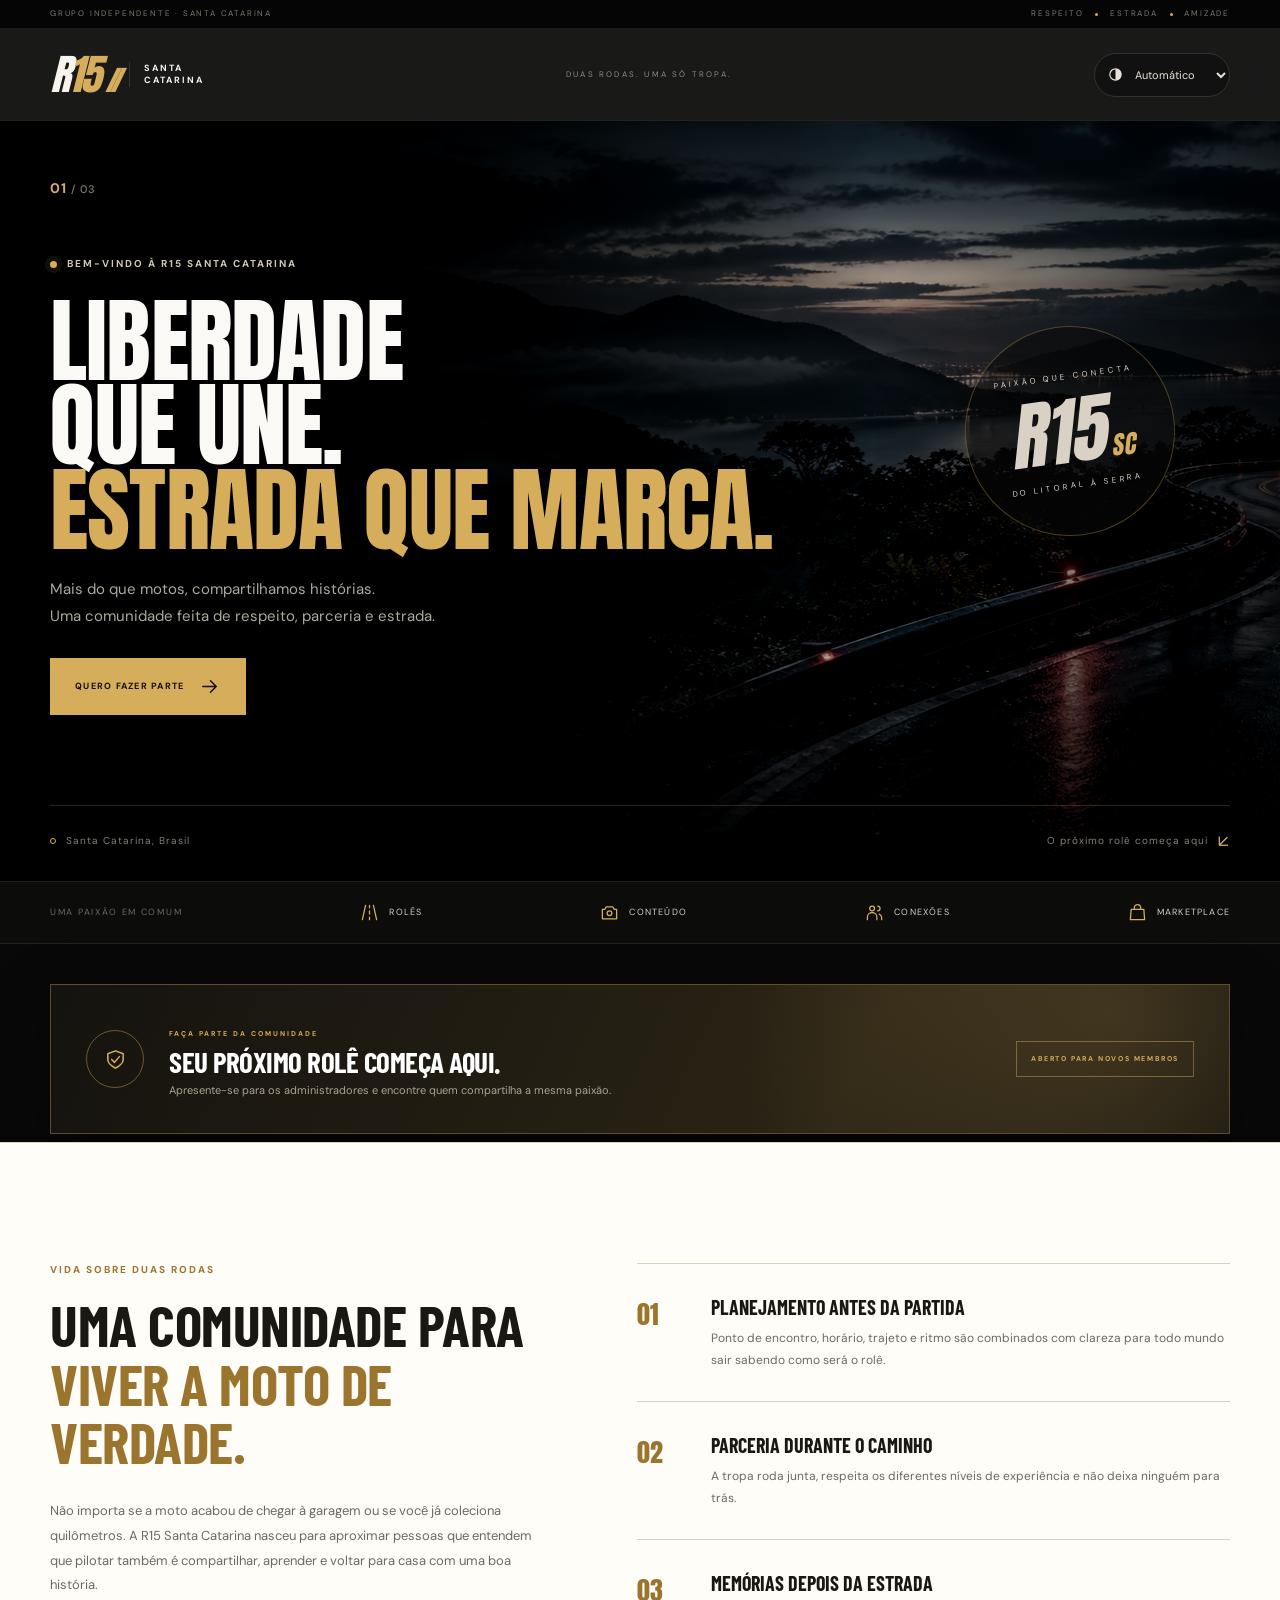
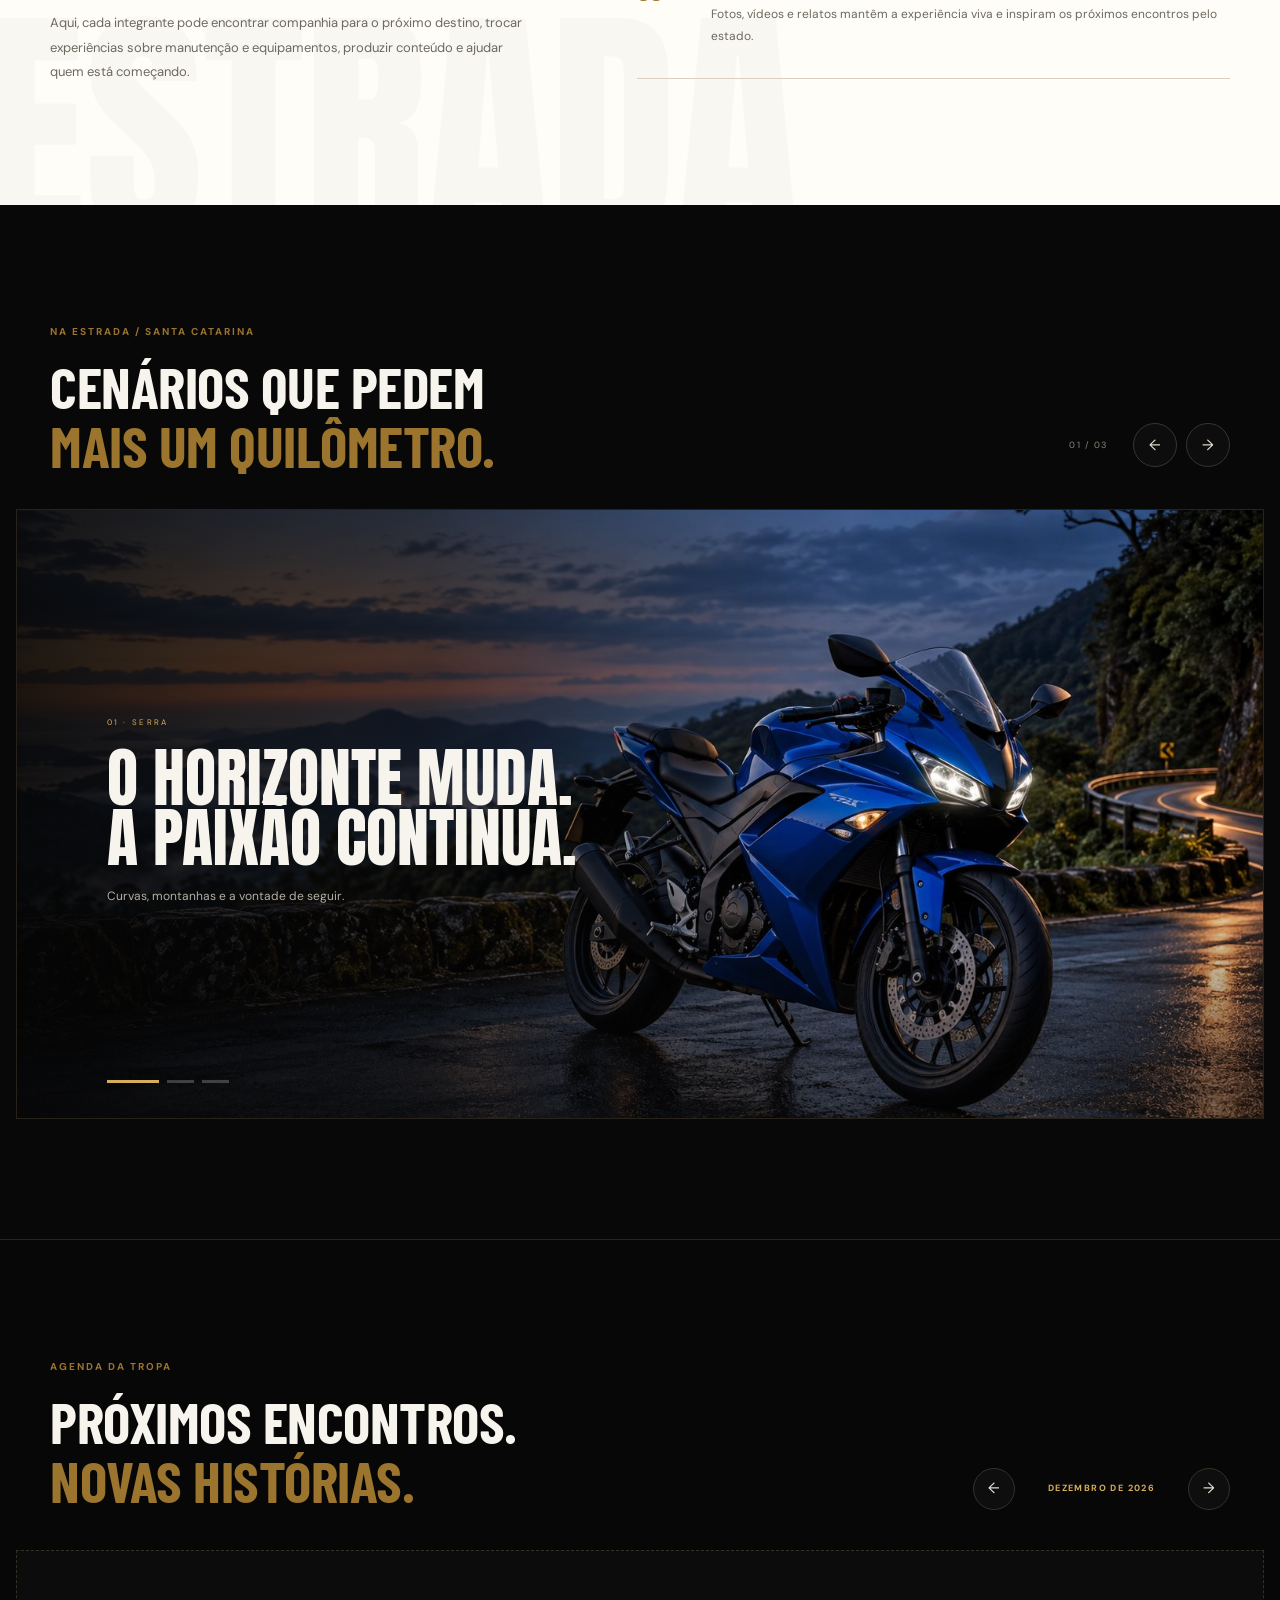
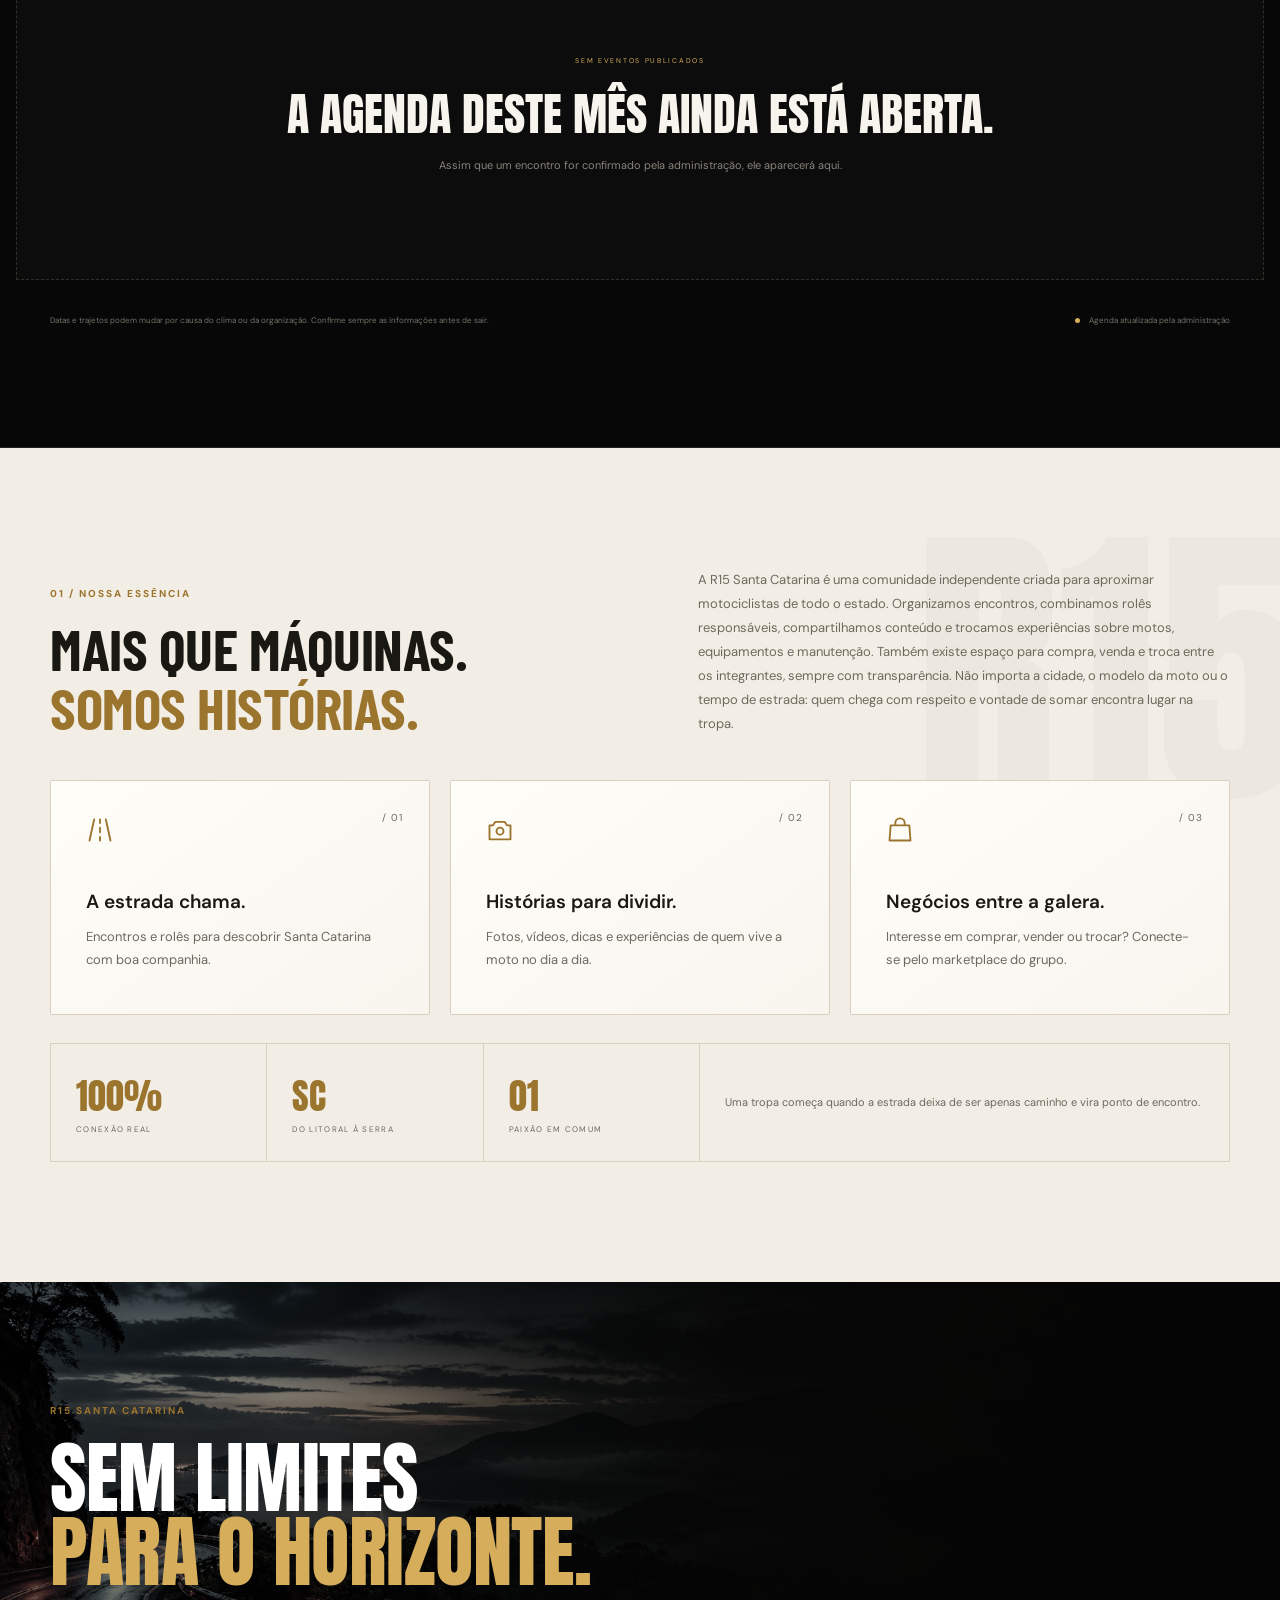
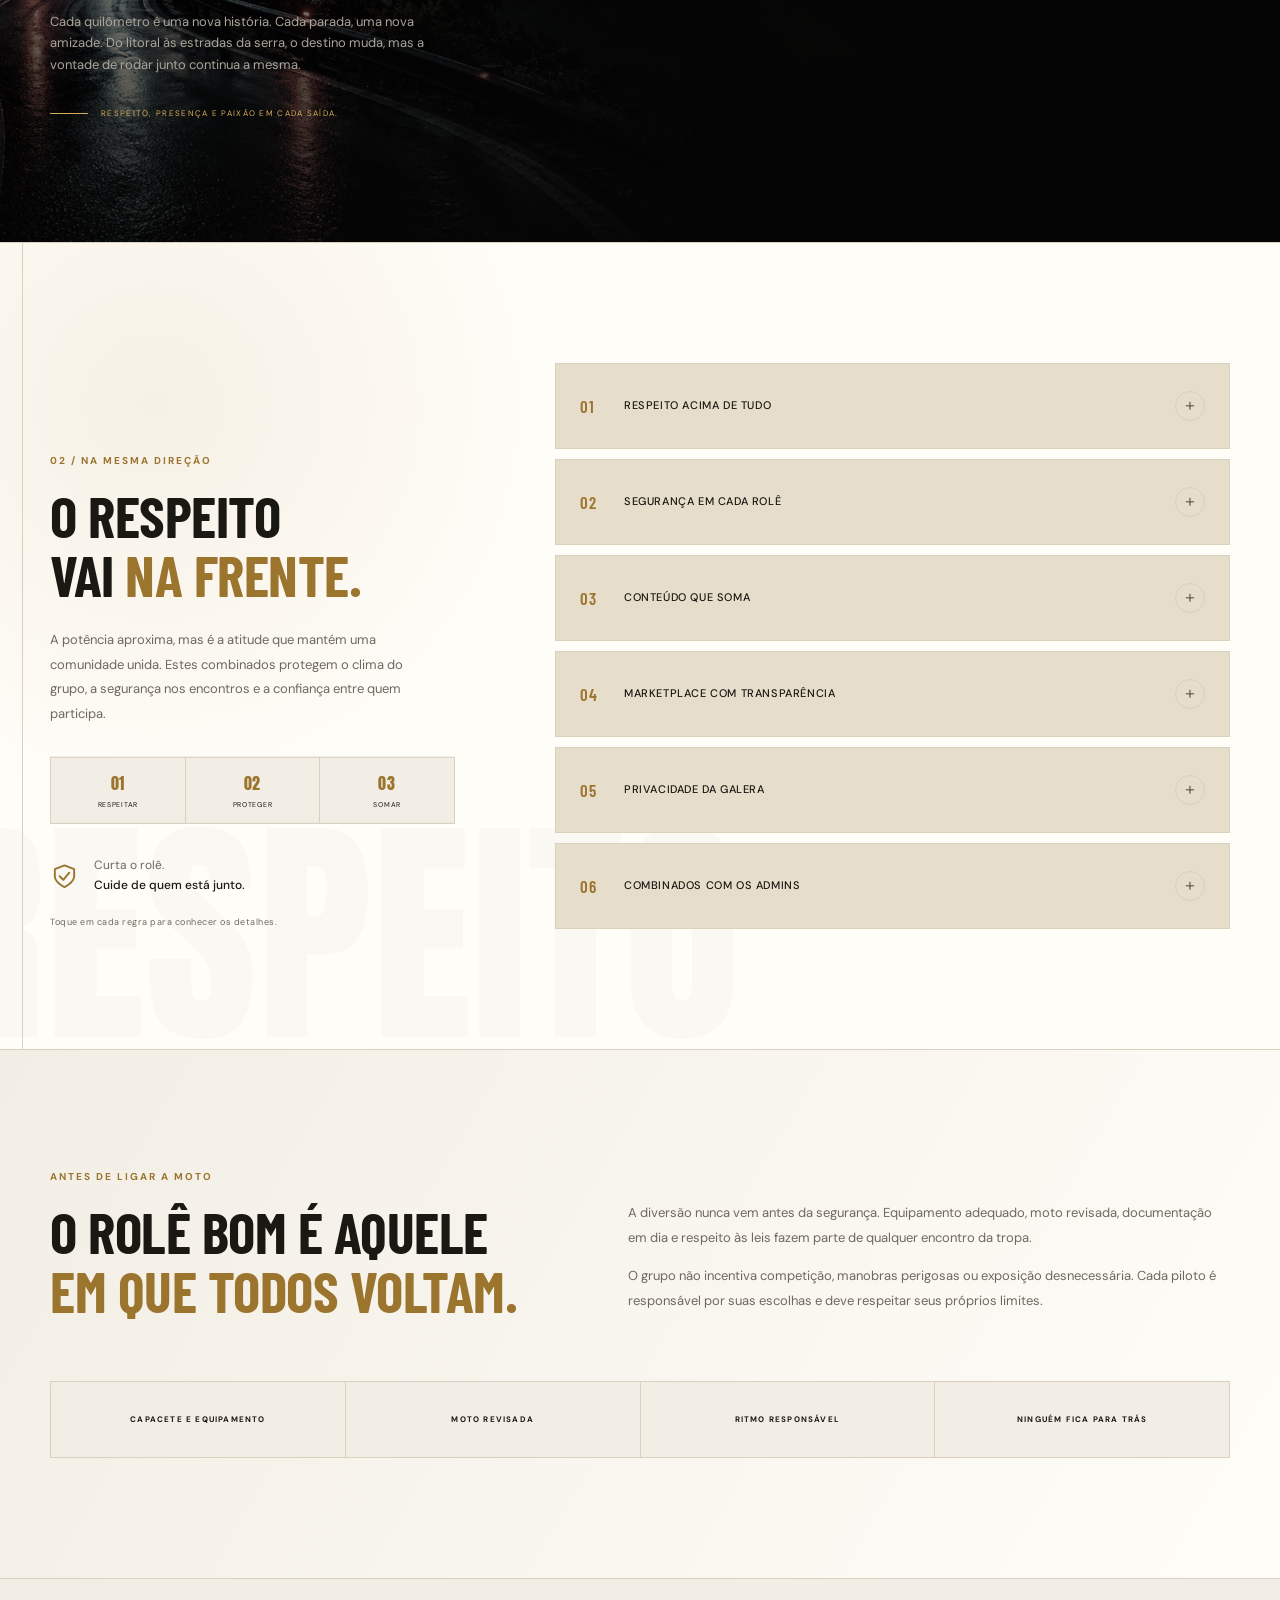
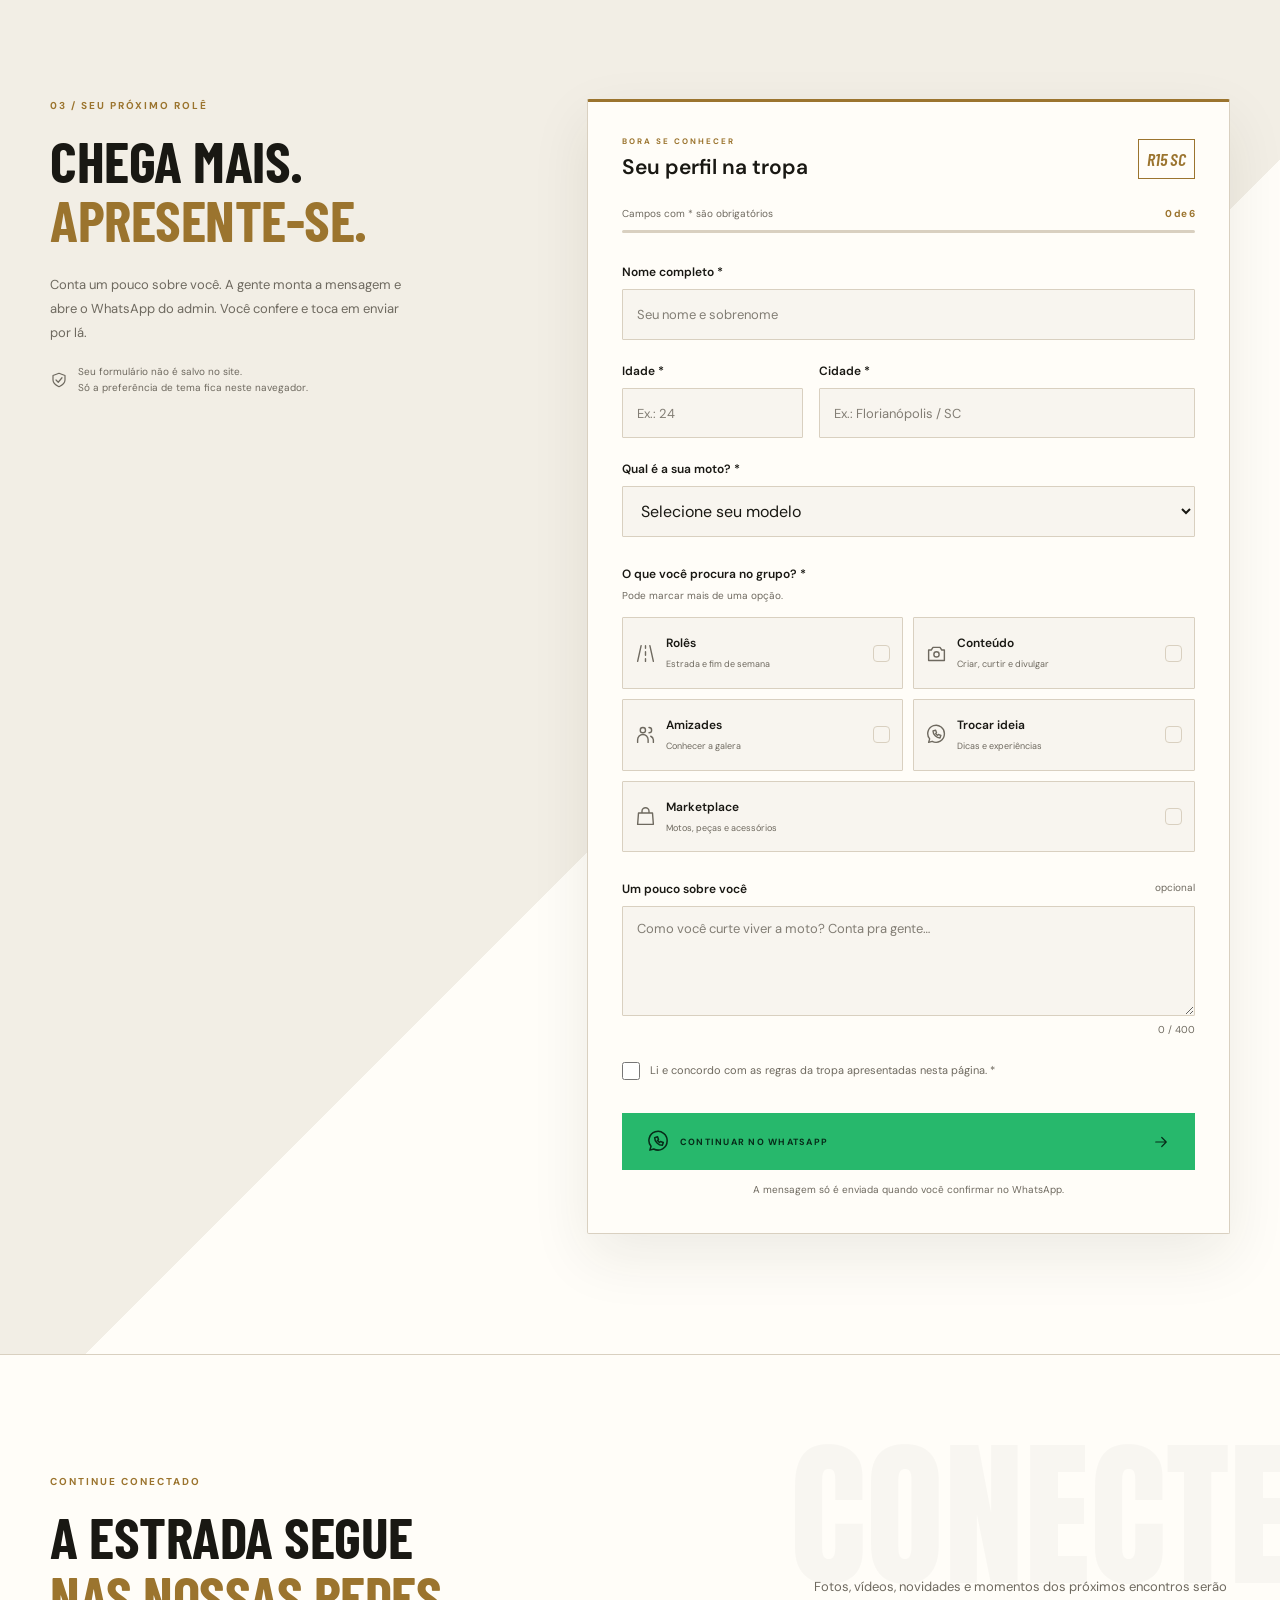
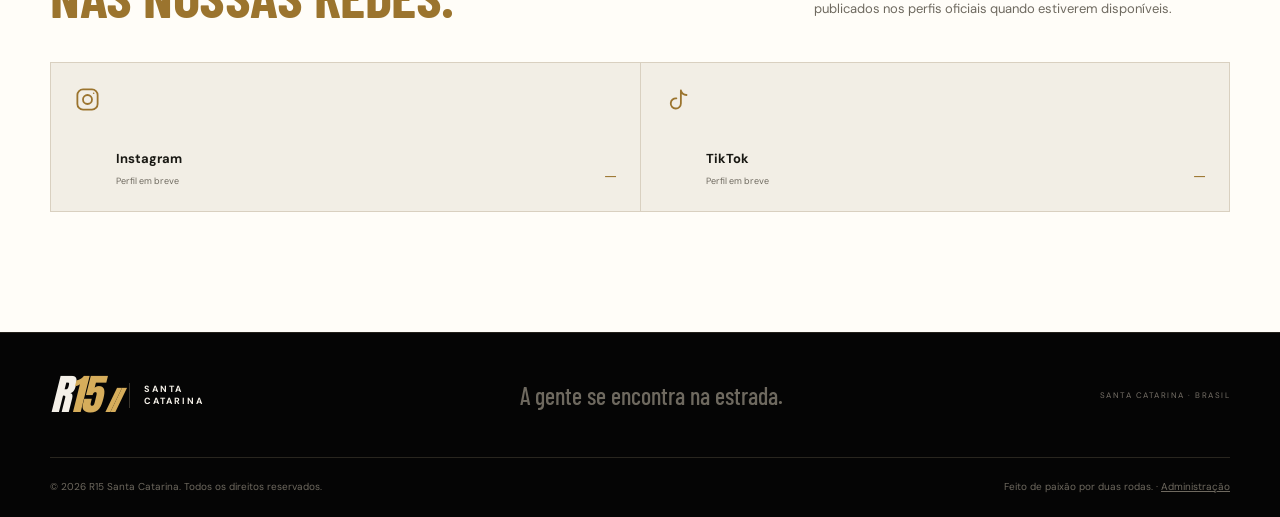
==== index.html @ 3024bbc3 "Initial commit via Netlify [skip ci]" ====
<!doctype html>
<html lang="pt-BR" data-theme="dark">
<head>
  <meta charset="UTF-8" />
  <meta name="viewport" content="width=device-width, initial-scale=1.0" />
  <meta name="theme-color" content="#080808" />
  <title>R15 Santa Catarina · Encontre sua tropa</title>
  <meta name="description" content="Rolês, amizades, conteúdo e marketplace. Conheça a R15 Santa Catarina e prepare sua apresentação para a tropa." />
  <link rel="preconnect" href="https://fonts.googleapis.com" />
  <link rel="preconnect" href="https://fonts.gstatic.com" crossorigin />
  <link href="https://fonts.googleapis.com/css2?family=Anton&family=Barlow+Condensed:wght@500;600;700;800&family=DM+Sans:wght@400;500;600;700&display=swap" rel="stylesheet" />
  <script src="theme.js"></script>
  <link rel="stylesheet" href="style.css" />
  <script defer src="config.js"></script>
  <script defer src="script.js"></script>
</head>
<body>
  <svg class="icon-library" aria-hidden="true" xmlns="http://www.w3.org/2000/svg">
    <symbol id="i-arrow" viewBox="0 0 24 24"><path d="M5 12h14m-6-6 6 6-6 6" /></symbol>
    <symbol id="i-road" viewBox="0 0 24 24"><path d="m7 3-4 18M17 3l4 18M12 3v3m0 4v4m0 4v3" /></symbol>
    <symbol id="i-camera" viewBox="0 0 24 24"><path d="M8 5 6 8H3v12h18V8h-3l-2-3Z" /><circle cx="12" cy="13" r="3" /></symbol>
    <symbol id="i-people" viewBox="0 0 24 24"><circle cx="9" cy="7" r="3" /><path d="M3 21v-3a6 6 0 0 1 12 0v3M16 4a3 3 0 0 1 0 6m2 4a5 5 0 0 1 3 4v3" /></symbol>
    <symbol id="i-bag" viewBox="0 0 24 24"><path d="M4 8h16l1 13H3ZM8 8V6a4 4 0 0 1 8 0v2" /></symbol>
    <symbol id="i-chat" viewBox="0 0 24 24"><path d="M21 11.5a9.5 9.5 0 0 1-14 8.3L3 21l1.2-4a9.5 9.5 0 1 1 16.8-5.5Z" /><path d="M8 8c0 4 4 8 8 8l1-3-3-1-1 1-2-2 1-1-1-3Z" /></symbol>
    <symbol id="i-shield" viewBox="0 0 24 24"><path d="m12 3 8 3v6c0 5-8 9-8 9s-8-4-8-9V6Z" /><path d="m8 12 3 3 5-6" /></symbol>
    <symbol id="i-theme" viewBox="0 0 24 24"><circle cx="12" cy="12" r="8" /><path d="M12 4v16a8 8 0 0 0 0-16" fill="currentColor" stroke="none" /></symbol>
    <symbol id="i-instagram" viewBox="0 0 24 24"><rect x="3" y="3" width="18" height="18" rx="5" /><circle cx="12" cy="12" r="4" /><circle cx="17.5" cy="6.5" r=".7" fill="currentColor" stroke="none" /></symbol>
    <symbol id="i-tiktok" viewBox="0 0 24 24"><path d="M15 4v11.5a4.5 4.5 0 1 1-4-4.47M15 4c.7 2.5 2.1 3.8 5 4" /></symbol>
    <symbol id="i-calendar" viewBox="0 0 24 24"><rect x="3" y="5" width="18" height="16" rx="2" /><path d="M8 3v4m8-4v4M3 10h18" /></symbol>
    <symbol id="i-pin" viewBox="0 0 24 24"><path d="M20 10c0 5-8 11-8 11S4 15 4 10a8 8 0 1 1 16 0Z" /><circle cx="12" cy="10" r="2.5" /></symbol>
  </svg>
  <a class="skip-link" href="#conteudo">Pular para o conteúdo</a>
  <div class="topbar"><div class="container"><span>GRUPO INDEPENDENTE · SANTA CATARINA</span><span>RESPEITO <i></i> ESTRADA <i></i> AMIZADE</span></div></div>
  <header class="site-header">
    <div class="container header-inner">
      <a class="brand" href="#inicio" aria-label="R15 Santa Catarina — início"><span class="brand-mark">R<span>15</span><i aria-hidden="true">//</i></span><span class="brand-location">SANTA<br />CATARINA</span></a>
      <p class="header-signature" aria-label="Identidade do grupo">Duas rodas. Uma só tropa.</p>
      <label class="theme-control" for="theme-select"><svg class="icon" aria-hidden="true"><use href="#i-theme" /></svg><span class="sr-only">Tema do site</span><select id="theme-select"><option value="system">Automático</option><option value="dark">Escuro</option><option value="light">Claro</option></select></label>
    </div>
  </header>
  <main id="conteudo">
    <section class="hero" id="inicio" aria-labelledby="titulo-principal">
      <div class="hero-art" aria-hidden="true"></div>
      <div class="container hero-inner">
        <div class="hero-content">
          <p class="eyebrow hero-eyebrow"><span class="status-dot"></span> Bem-vindo à R15 Santa Catarina</p>
          <h1 id="titulo-principal">LIBERDADE<br />QUE UNE.<br /><em>ESTRADA QUE MARCA.</em></h1>
          <p class="hero-copy">Mais do que motos, compartilhamos histórias.<br />Uma comunidade feita de respeito, parceria e estrada.</p>
          <div class="hero-actions"><a href="#apresentacao" class="button button-primary">Quero fazer parte <svg class="icon" aria-hidden="true"><use href="#i-arrow" /></svg></a></div>
        </div>
        <div class="hero-index" aria-hidden="true"><strong>01</strong><span>/ 03</span></div>
        <div class="hero-stamp" aria-hidden="true"><span>PAIXÃO QUE CONECTA</span><strong>R15<span>SC</span></strong><span>DO LITORAL À SERRA</span></div>
        <div class="hero-bottom"><span><i aria-hidden="true"></i> Santa Catarina, Brasil</span><span>O próximo rolê começa aqui <span aria-hidden="true">↙</span></span></div>
      </div>
    </section>
    <div class="club-strip" aria-label="O que conecta a tropa"><div class="container strip-inner"><span>UMA PAIXÃO EM COMUM</span><span><svg class="icon" aria-hidden="true"><use href="#i-road" /></svg> Rolês</span><span><svg class="icon" aria-hidden="true"><use href="#i-camera" /></svg> Conteúdo</span><span><svg class="icon" aria-hidden="true"><use href="#i-people" /></svg> Conexões</span><span><svg class="icon" aria-hidden="true"><use href="#i-bag" /></svg> Marketplace</span></div></div>
    <section class="membership-banner" aria-label="Convite para entrar na tropa">
      <div class="container membership-card reveal">
        <div class="membership-icon"><svg class="icon" aria-hidden="true"><use href="#i-shield" /></svg></div>
        <div><span class="micro-label">FAÇA PARTE DA COMUNIDADE</span><h2>Seu próximo rolê começa aqui.</h2><p>Apresente-se para os administradores e encontre quem compartilha a mesma paixão.</p></div>
        <span class="membership-tag">ABERTO PARA NOVOS MEMBROS</span>
      </div>
    </section>
    <section class="section experience-section" aria-labelledby="experience-title">
      <div class="container experience-grid">
        <div class="experience-lead reveal">
          <p class="eyebrow">VIDA SOBRE DUAS RODAS</p>
          <h2 id="experience-title">Uma comunidade para<br /><em>viver a moto de verdade.</em></h2>
          <p>Não importa se a moto acabou de chegar à garagem ou se você já coleciona quilômetros. A R15 Santa Catarina nasceu para aproximar pessoas que entendem que pilotar também é compartilhar, aprender e voltar para casa com uma boa história.</p>
          <p>Aqui, cada integrante pode encontrar companhia para o próximo destino, trocar experiências sobre manutenção e equipamentos, produzir conteúdo e ajudar quem está começando.</p>
        </div>
        <div class="experience-list reveal">
          <article><span>01</span><div><h3>Planejamento antes da partida</h3><p>Ponto de encontro, horário, trajeto e ritmo são combinados com clareza para todo mundo sair sabendo como será o rolê.</p></div></article>
          <article><span>02</span><div><h3>Parceria durante o caminho</h3><p>A tropa roda junta, respeita os diferentes níveis de experiência e não deixa ninguém para trás.</p></div></article>
          <article><span>03</span><div><h3>Memórias depois da estrada</h3><p>Fotos, vídeos e relatos mantêm a experiência viva e inspiram os próximos encontros pelo estado.</p></div></article>
        </div>
      </div>
    </section>
    <section class="section gallery-section" id="galeria" aria-labelledby="gallery-title">
      <div class="container gallery-heading reveal"><div><p class="eyebrow">NA ESTRADA / SANTA CATARINA</p><h2 id="gallery-title">Cenários que pedem<br /><em>mais um quilômetro.</em></h2></div><div class="gallery-controls"><span id="gallery-counter">01 / 03</span><button type="button" id="gallery-prev" aria-label="Imagem anterior">←</button><button type="button" id="gallery-next" aria-label="Próxima imagem">→</button></div></div>
      <div class="gallery-window reveal" id="gallery-window" aria-roledescription="carrossel" aria-label="Galeria de motos e estradas">
        <div class="gallery-track" id="gallery-track">
          <article class="gallery-slide is-active" aria-label="1 de 3"><img src="assets/galeria/r15-serra-azul.jpg" alt="Moto esportiva azul em um mirante de serra ao anoitecer" width="2048" height="1280" fetchpriority="high" /><div class="slide-shade"></div><div class="slide-copy"><span>01 · SERRA</span><h3>O horizonte muda.<br />A paixão continua.</h3><p>Curvas, montanhas e a vontade de seguir.</p></div></article>
          <article class="gallery-slide" aria-label="2 de 3"><img src="assets/galeria/r15-litoral-grafite.jpg" alt="Moto esportiva grafite em uma estrada com vista para o litoral" width="2048" height="1280" loading="lazy" /><div class="slide-shade"></div><div class="slide-copy"><span>02 · LITORAL</span><h3>Entre a serra<br />e o mar.</h3><p>Santa Catarina é o nosso ponto de encontro.</p></div></article>
          <article class="gallery-slide" aria-label="3 de 3"><img src="assets/galeria/r15-mata-vermelha.jpg" alt="Piloto equipado conduzindo moto esportiva vermelha em estrada de mata" width="2048" height="1280" loading="lazy" /><div class="slide-shade"></div><div class="slide-copy"><span>03 · ESTRADA</span><h3>Responsabilidade<br />também faz parte.</h3><p>Equipamento, respeito e parceria em cada rolê.</p></div></article>
        </div>
        <div class="gallery-dots" role="tablist" aria-label="Escolher imagem"><button class="is-active" type="button" role="tab" aria-selected="true" aria-label="Mostrar imagem 1"></button><button type="button" role="tab" aria-selected="false" aria-label="Mostrar imagem 2"></button><button type="button" role="tab" aria-selected="false" aria-label="Mostrar imagem 3"></button></div>
      </div>
    </section>
    <section class="section events-section" id="eventos" aria-labelledby="events-title">
      <div class="container events-heading reveal">
        <div><p class="eyebrow">AGENDA DA TROPA</p><h2 id="events-title">Próximos encontros.<br /><em>Novas histórias.</em></h2></div>
        <div class="events-month-control" aria-label="Navegar pelos meses"><button type="button" id="events-prev" aria-label="Mês anterior">←</button><strong id="events-month">CARREGANDO</strong><button type="button" id="events-next" aria-label="Próximo mês">→</button></div>
      </div>
      <div class="events-flow reveal" id="events-flow" aria-live="polite"><div class="events-loading"><span></span><p>Carregando a agenda da tropa…</p></div></div>
      <div class="container events-foot"><p>Datas e trajetos podem mudar por causa do clima ou da organização. Confirme sempre as informações antes de sair.</p><span><i></i> Agenda atualizada pela administração</span></div>
    </section>
    <section class="section about-section" id="sobre" aria-labelledby="about-title">
      <div class="container">
        <div class="about-heading reveal">
          <div><p class="eyebrow">01 / NOSSA ESSÊNCIA</p><h2 id="about-title">Mais que máquinas.<br /><em>Somos histórias.</em></h2></div>
          <p id="group-description" class="section-copy">A R15 Santa Catarina reúne quem curte moto, boas estradas e novas amizades. Um espaço para combinar rolês, compartilhar conteúdo, trocar experiências e encontrar motos, peças e acessórios no marketplace da galera. Seja para rodar junto ou trocar ideia, tem espaço para você.</p>
        </div>
        <div class="feature-grid">
          <article class="feature reveal"><span class="feature-number">/ 01</span><svg class="icon" aria-hidden="true"><use href="#i-road" /></svg><h3>A estrada chama.</h3><p>Encontros e rolês para descobrir Santa Catarina com boa companhia.</p></article>
          <article class="feature reveal"><span class="feature-number">/ 02</span><svg class="icon" aria-hidden="true"><use href="#i-camera" /></svg><h3>Histórias para dividir.</h3><p>Fotos, vídeos, dicas e experiências de quem vive a moto no dia a dia.</p></article>
          <article class="feature reveal"><span class="feature-number">/ 03</span><svg class="icon" aria-hidden="true"><use href="#i-bag" /></svg><h3>Negócios entre a galera.</h3><p>Interesse em comprar, vender ou trocar? Conecte-se pelo marketplace do grupo.</p></article>
        </div>
        <div class="club-numbers reveal" aria-label="Valores da comunidade"><div><strong>100%</strong><span>Conexão real</span></div><div><strong>SC</strong><span>Do litoral à serra</span></div><div><strong>01</strong><span>Paixão em comum</span></div><p>Uma tropa começa quando a estrada deixa de ser apenas caminho e vira ponto de encontro.</p></div>
      </div>
    </section>
    <section class="manifesto-section" aria-label="Manifesto da tropa"><div class="manifesto-art" aria-hidden="true"></div><div class="container manifesto-inner reveal"><p class="eyebrow">R15 SANTA CATARINA</p><h2>SEM LIMITES<br /><em>PARA O HORIZONTE.</em></h2><p>Cada quilômetro é uma nova história. Cada parada, uma nova amizade. Do litoral às estradas da serra, o destino muda, mas a vontade de rodar junto continua a mesma.</p><div class="manifesto-line"><span></span> Respeito, presença e paixão em cada saída.</div></div></section>
    <section class="section rules-section" id="regras" aria-labelledby="rules-title">
      <div class="rules-word" aria-hidden="true">RESPEITO</div>
      <div class="rules-scroll-progress" aria-hidden="true"><span></span></div>
      <div class="container rules-layout">
        <div class="rules-intro reveal"><p class="eyebrow">02 / NA MESMA DIREÇÃO</p><h2 id="rules-title">O respeito<br />vai <em>na frente.</em></h2><p class="section-copy">A potência aproxima, mas é a atitude que mantém uma comunidade unida. Estes combinados protegem o clima do grupo, a segurança nos encontros e a confiança entre quem participa.</p><div class="respect-pillars" aria-label="Pilares da tropa"><span><b>01</b> Respeitar</span><span><b>02</b> Proteger</span><span><b>03</b> Somar</span></div><div class="rules-note"><svg class="icon" aria-hidden="true"><use href="#i-shield" /></svg><span>Curta o rolê.<br /><strong>Cuide de quem está junto.</strong></span></div><p class="rules-help">Toque em cada regra para conhecer os detalhes.</p></div>
        <ol class="rules-list" id="rules-list">
          <li><details><summary><span class="rule-number">01</span><span>Respeito acima de tudo</span><span class="rule-toggle" aria-hidden="true">+</span></summary><p>Trate todo mundo com respeito. Ofensas, discriminação, assédio e brigas não têm espaço na tropa.</p></details></li>
          <li><details><summary><span class="rule-number">02</span><span>Segurança em cada rolê</span><span class="rule-toggle" aria-hidden="true">+</span></summary><p>Use equipamentos de proteção, respeite as leis de trânsito e os limites de cada piloto. Nada de incentivar corridas ou manobras perigosas em via pública.</p></details></li>
          <li><details><summary><span class="rule-number">03</span><span>Conteúdo que soma</span><span class="rule-toggle" aria-hidden="true">+</span></summary><p>Compartilhe assuntos ligados a motos e ao grupo. Evite correntes, spam, conteúdo ofensivo e divulgação repetitiva.</p></details></li>
          <li><details><summary><span class="rule-number">04</span><span>Marketplace com transparência</span><span class="rule-toggle" aria-hidden="true">+</span></summary><p>Informe preço, estado real e fotos do produto. Combine os detalhes no privado e confira o produto e o vendedor antes de pagar. As negociações são de responsabilidade dos envolvidos.</p></details></li>
          <li><details><summary><span class="rule-number">05</span><span>Privacidade da galera</span><span class="rule-toggle" aria-hidden="true">+</span></summary><p>Peça autorização antes de divulgar dados pessoais, conversas ou imagens de outros integrantes fora do grupo.</p></details></li>
          <li><details><summary><span class="rule-number">06</span><span>Combinados com os admins</span><span class="rule-toggle" aria-hidden="true">+</span></summary><p>Respeite a organização dos encontros e as orientações dos administradores. Se acontecer algum problema, fale com a administração no privado.</p></details></li>
        </ol>
      </div>
    </section>
    <section class="section ride-code" aria-labelledby="ride-code-title">
      <div class="container ride-code-grid reveal">
        <div class="ride-code-title"><p class="eyebrow">ANTES DE LIGAR A MOTO</p><h2 id="ride-code-title">O rolê bom é aquele<br /><em>em que todos voltam.</em></h2></div>
        <div class="ride-code-copy"><p>A diversão nunca vem antes da segurança. Equipamento adequado, moto revisada, documentação em dia e respeito às leis fazem parte de qualquer encontro da tropa.</p><p>O grupo não incentiva competição, manobras perigosas ou exposição desnecessária. Cada piloto é responsável por suas escolhas e deve respeitar seus próprios limites.</p></div>
        <div class="ride-code-badges"><span>CAPACETE E EQUIPAMENTO</span><span>MOTO REVISADA</span><span>RITMO RESPONSÁVEL</span><span>NINGUÉM FICA PARA TRÁS</span></div>
      </div>
    </section>
    <section class="section join-section" id="apresentacao" aria-labelledby="join-title">
      <div class="container join-grid">
        <div class="join-intro">
          <div class="reveal"><p class="eyebrow">03 / SEU PRÓXIMO ROLÊ</p><h2 id="join-title">Chega mais.<br /><em>Apresente-se.</em></h2><p class="section-copy">Conta um pouco sobre você. A gente monta a mensagem e abre o WhatsApp do admin. Você confere e toca em enviar por lá.</p></div>
          <p class="privacy-note"><svg class="icon" aria-hidden="true"><use href="#i-shield" /></svg> Seu formulário não é salvo no site.<br />Só a preferência de tema fica neste navegador.</p>
        </div>
        <form class="form-card reveal" id="join-form">
          <div class="form-heading"><div><p class="eyebrow">BORA SE CONHECER</p><h3>Seu perfil na tropa</h3></div><span class="form-badge">R15 SC</span></div>
          <div class="progress-caption"><span>Campos com * são obrigatórios</span><span id="progress-text">0 de 6</span></div><progress id="form-progress" max="6" value="0" aria-label="Preenchimento do perfil"></progress>
          <div class="field-grid">
            <label class="field full" for="nome"><span>Nome completo *</span><input id="nome" name="nome" placeholder="Seu nome e sobrenome" required autocomplete="name" maxlength="100" /></label>
            <label class="field" for="idade"><span>Idade *</span><input id="idade" name="idade" type="number" inputmode="numeric" min="1" max="120" step="1" placeholder="Ex.: 24" required /></label>
            <label class="field" for="cidade"><span>Cidade *</span><input id="cidade" name="cidade" placeholder="Ex.: Florianópolis / SC" required autocomplete="address-level2" maxlength="80" /></label>
          </div>
          <div class="field moto-field"><label for="moto">Qual é a sua moto? *</label><select id="moto" name="moto" required><option value="" selected disabled>Selecione seu modelo</option><option value="Yamaha R15">Yamaha R15</option><option value="Outra Yamaha">Outra Yamaha</option><option value="Outra moto">Outra moto</option><option value="Ainda não tenho moto">Ainda não tenho moto</option></select></div>
          <label class="field" id="other-moto-field" for="outra-moto" hidden><span>Qual modelo? *</span><input id="outra-moto" name="outraMoto" placeholder="Ex.: Yamaha R3" maxlength="80" disabled /></label>
          <div class="moto-preview" id="moto-preview" aria-live="polite" hidden><div class="moto-visual" id="moto-visual"><span class="moto-monogram" aria-hidden="true">R15</span></div><div class="moto-caption"><span class="eyebrow">SUA COMPANHEIRA DE ESTRADA</span><strong id="moto-name"></strong><span id="moto-hint">Sua escolha vai junto na apresentação.</span></div></div>
          <fieldset class="interests" id="interests"><legend>O que você procura no grupo? *</legend><p class="field-hint" id="interest-hint">Pode marcar mais de uma opção.</p>
            <div class="check-grid">
              <label class="interest-card"><input type="checkbox" name="interesse" value="Rolês de fim de semana" aria-describedby="interest-hint interest-error" /><svg class="icon" aria-hidden="true"><use href="#i-road" /></svg><span><strong>Rolês</strong><small>Estrada e fim de semana</small></span><span class="check-indicator" aria-hidden="true">✓</span></label>
              <label class="interest-card"><input type="checkbox" name="interesse" value="Conteúdo e divulgação" /><svg class="icon" aria-hidden="true"><use href="#i-camera" /></svg><span><strong>Conteúdo</strong><small>Criar, curtir e divulgar</small></span><span class="check-indicator" aria-hidden="true">✓</span></label>
              <label class="interest-card"><input type="checkbox" name="interesse" value="Conhecer a galera" /><svg class="icon" aria-hidden="true"><use href="#i-people" /></svg><span><strong>Amizades</strong><small>Conhecer a galera</small></span><span class="check-indicator" aria-hidden="true">✓</span></label>
              <label class="interest-card"><input type="checkbox" name="interesse" value="Trocar ideia sobre moto" /><svg class="icon" aria-hidden="true"><use href="#i-chat" /></svg><span><strong>Trocar ideia</strong><small>Dicas e experiências</small></span><span class="check-indicator" aria-hidden="true">✓</span></label>
              <label class="interest-card marketplace-card"><input type="checkbox" name="interesse" value="Marketplace — comprar, vender e trocar" /><svg class="icon" aria-hidden="true"><use href="#i-bag" /></svg><span><strong>Marketplace</strong><small>Motos, peças e acessórios</small></span><span class="check-indicator" aria-hidden="true">✓</span></label>
            </div><p class="error" id="interest-error" role="alert" hidden>Escolha pelo menos um interesse para continuar.</p>
          </fieldset>
          <label class="field" for="sobre-voce"><span>Um pouco sobre você <small>opcional</small></span><textarea id="sobre-voce" name="sobre" rows="3" maxlength="400" placeholder="Como você curte viver a moto? Conta pra gente…" aria-describedby="about-count"></textarea><span class="char-count" id="about-count">0 / 400</span></label>
          <div class="agreement"><input type="checkbox" id="regras-aceitas" name="regrasAceitas" required /><label for="regras-aceitas">Li e concordo com as regras da tropa apresentadas nesta página. *</label></div>
          <button class="button button-send" type="submit"><svg class="icon" aria-hidden="true"><use href="#i-chat" /></svg> Continuar no WhatsApp <svg class="icon arrow-icon" aria-hidden="true"><use href="#i-arrow" /></svg></button>
          <p class="form-note">A mensagem só é enviada quando você confirmar no WhatsApp.</p><p class="form-status" id="form-status" role="status"></p>
        </form>
      </div>
    </section>
    <section class="section social-section" id="redes" aria-labelledby="social-title"><div class="container"><div class="social-heading reveal"><p class="eyebrow">CONTINUE CONECTADO</p><h2 id="social-title">A estrada segue<br /><em>nas nossas redes.</em></h2><p>Fotos, vídeos, novidades e momentos dos próximos encontros serão publicados nos perfis oficiais quando estiverem disponíveis.</p></div><div class="social-grid social-grid-clean reveal"><span class="social-card" id="social-instagram"><svg class="icon" aria-hidden="true"><use href="#i-instagram" /></svg><span><strong>Instagram</strong><small>Perfil em breve</small></span><b>—</b></span><span class="social-card" id="social-tiktok"><svg class="icon" aria-hidden="true"><use href="#i-tiktok" /></svg><span><strong>TikTok</strong><small>Perfil em breve</small></span><b>—</b></span></div></div></section>
    <noscript><p class="container noscript-note">Ative o JavaScript para escolher o tema e montar sua apresentação para o WhatsApp.</p></noscript>
  </main>
  <footer class="site-footer"><div class="container"><div class="footer-top"><div class="brand"><span class="brand-mark">R<span>15</span><i aria-hidden="true">//</i></span><span class="brand-location">SANTA<br />CATARINA</span></div><p>A gente se encontra na estrada.</p><span class="footer-state">SANTA CATARINA · BRASIL</span></div><div class="footer-bottom"><p>© <span id="copyright-year">2026</span> R15 Santa Catarina. Todos os direitos reservados.</p><span>Feito de paixão por duas rodas. · <a href="admin.html">Administração</a></span></div></div></footer>
</body>
</html>
---- style.css ----
:root {
  color-scheme: dark;
  --bg: #101215; --surface: #191c20; --raised: #21252a; --text: #f5f3ed;
  --muted: #a3a8ae; --line: #30343a; --accent: #ff6257; --accent-soft: #2e2020;
  --input: #14171b; --header: #101215f2; --message: #203a2d; --message-text: #e8f4ea;
  --shadow: 0 18px 65px #0002; --radius: 16px;
}
:root[data-theme="light"] {
  color-scheme: light;
  --bg: #f6f4ef; --surface: #fffefa; --raised: #eceae4; --text: #202421;
  --muted: #626964; --line: #dcded5; --accent: #c63b32; --accent-soft: #fceae5;
  --input: #fafaf6; --header: #f6f4eff2; --message: #e4eee0; --message-text: #203c2b;
  --shadow: 0 18px 65px #2024200a;
}
* { box-sizing: border-box; }
html { scroll-behavior: smooth; scroll-padding-top: 105px; }
body { margin: 0; background: var(--bg); color: var(--text); font: 400 15px/1.65 "DM Sans", sans-serif; transition: background-color .25s, color .25s; }
a { color: inherit; }
button, input, select, textarea { font: inherit; }
button, a, input, select, textarea, summary { -webkit-tap-highlight-color: transparent; }
button, select, summary { cursor: pointer; }
button:disabled { cursor: default; opacity: .5; }
button:focus-visible, a:focus-visible, summary:focus-visible, select:focus-visible, input:focus-visible, textarea:focus-visible { outline: 2px solid var(--accent); outline-offset: 5px; }
[hidden] { display: none !important; }
::selection { background: #f15446; color: white; }
.container { width: min(1180px, calc(100% - 64px)); margin-inline: auto; }
.icon-library { position: absolute; width: 0; height: 0; overflow: hidden; }
.icon { width: 23px; height: 23px; fill: none; stroke: currentColor; stroke-width: 1.6; stroke-linecap: round; stroke-linejoin: round; flex-shrink: 0; }
.sr-only { position: absolute; width: 1px; height: 1px; padding: 0; margin: -1px; overflow: hidden; clip: rect(0, 0, 0, 0); white-space: nowrap; border: 0; }
.skip-link { position: fixed; top: -100px; left: 20px; z-index: 100; background: var(--surface); padding: 12px 20px; }
.skip-link:focus { top: 10px; }
.site-header { position: sticky; top: 0; z-index: 20; background: var(--header); border-bottom: 1px solid var(--line); backdrop-filter: blur(12px); }
.header-inner { display: flex; align-items: center; justify-content: space-between; gap: 24px; min-height: 86px; }
.brand { display: inline-flex; align-items: center; gap: 14px; text-decoration: none; flex-shrink: 0; }
.brand-mark { font: italic 800 42px/.9 "Barlow Condensed", sans-serif; letter-spacing: -1.5px; }
.brand-mark > span { color: var(--accent); }
.brand-mark i { color: var(--accent); font-size: 28px; margin-left: 6px; letter-spacing: -6px; }
.brand-location { border-left: 1px solid var(--line); padding-left: 14px; font-size: 9px; font-weight: 700; line-height: 1.4; letter-spacing: 2px; }
.desktop-nav { display: flex; gap: 32px; }
.desktop-nav a { text-decoration: none; font-size: 12px; font-weight: 600; padding-block: 13px; transition: color .2s; }
.desktop-nav a:last-child, .desktop-nav a:hover { color: var(--accent); }
.desktop-nav a span { margin-left: 4px; }
.theme-control { display: flex; align-items: center; gap: 7px; border: 1px solid var(--line); border-radius: 99px; padding-left: 12px; color: var(--text); }
.theme-control .icon { width: 17px; height: 17px; }
.theme-control select { min-height: 42px; border: none; background: transparent; color: inherit; padding: 0 9px 0 0; font-size: 11px; border-radius: 99px; width: 98px; }
.theme-control option { background: var(--surface); color: var(--text); }
.hero { position: relative; overflow: hidden; background: #080f18; color: #faf9f5; }
.hero-art { position: absolute; inset: 0; background: linear-gradient(90deg, #080e18eb 5%, #080e1880 55%, #080e1815), linear-gradient(0deg, #080f18da, transparent 35%), url("assets/hero-r15-sc.png") 60% center/cover; }
.hero-inner { position: relative; min-height: 690px; display: flex; align-items: center; padding-block: 58px 96px; }
.hero-content { position: relative; z-index: 2; }
.eyebrow { font-size: 10px; letter-spacing: 2px; font-weight: 700; color: var(--accent); margin: 0 0 18px; line-height: 1.4; }
.hero-eyebrow { color: #e8e6df; display: flex; gap: 10px; align-items: center; }
.status-dot { width: 7px; height: 7px; background: #ff685a; border-radius: 50%; box-shadow: 0 0 0 5px #ff685a19; }
h1, h2, h3, p { margin-top: 0; }
h1, h2 { font-family: "Barlow Condensed", sans-serif; }
h1 { font-size: clamp(74px, 7.5vw, 112px); line-height: .88; letter-spacing: -.5px; font-weight: 800; margin: 28px 0 24px; }
h1 em { color: #ff6558; font-style: italic; }
.hero-copy { font-size: 15px; line-height: 1.8; color: #bfc9d2; margin-bottom: 28px; }
.hero-actions { display: flex; align-items: center; gap: 28px; }
.button { border: 0; display: inline-flex; align-items: center; justify-content: center; gap: 14px; padding: 17px 25px; min-height: 56px; text-decoration: none; border-radius: 8px; font-size: 13px; font-weight: 700; line-height: 1.4; transition: transform .2s, background-color .2s, box-shadow .2s; }
.button-primary { background: #f15749; color: #0e1518; }
.text-link { display: inline-flex; align-items: center; gap: 12px; font-size: 12px; text-decoration: none; padding-block: 13px; }
.text-link span { font-size: 20px; }
.hero-stamp { position: absolute; right: 55px; top: 205px; transform: rotate(-8deg); border: 1px solid #c6d7e85c; border-radius: 50%; width: 210px; height: 210px; display: flex; flex-direction: column; align-items: center; justify-content: center; gap: 15px; background: #0a16243b; color: #dce9f2; }
.hero-stamp > span { font-size: 8px; letter-spacing: 3px; }
.hero-stamp strong { font: italic 800 74px/.9 "Barlow Condensed", sans-serif; }
.hero-stamp strong span { display: inline-block; font-size: 25px; color: #ff6558; margin-left: 5px; }
.hero-bottom { position: absolute; bottom: 26px; left: 0; right: 0; display: flex; justify-content: space-between; border-top: 1px solid #ffffff23; padding-top: 21px; font-size: 10px; letter-spacing: 1px; color: #c2cbd2; }
.hero-bottom > span { display: inline-flex; align-items: center; gap: 10px; }
.hero-bottom i { width: 6px; height: 6px; border: 1px solid #ff6558; border-radius: 50%; }
.hero-bottom > span:last-child span { font-size: 17px; color: #ff6558; }
.club-strip { border-bottom: 1px solid var(--line); background: var(--surface); }
.strip-inner { display: flex; justify-content: space-between; align-items: center; gap: 16px; padding-block: 24px; }
.strip-inner > span { display: inline-flex; align-items: center; gap: 10px; font-size: 13px; }
.strip-inner > span:first-child { font-size: 9px; color: var(--muted); letter-spacing: 1.7px; }
.strip-inner .icon { width: 19px; height: 19px; color: var(--accent); }
.section { padding-block: 100px; }
h2 { font-size: clamp(44px, 4.5vw, 62px); font-weight: 600; line-height: 1.02; letter-spacing: -.5px; margin-bottom: 24px; }
h2 em { font-style: normal; color: var(--accent); }
.section-copy { color: var(--muted); font-size: 14px; line-height: 1.85; margin-bottom: 0; }
.about-heading { display: grid; grid-template-columns: 1.05fr 1fr; align-items: center; gap: 90px; margin-bottom: 44px; }
.about-heading h2 { margin-bottom: 0; }
.feature-grid { display: grid; grid-template-columns: repeat(3, 1fr); gap: 20px; }
.feature { padding: 30px; border: 1px solid var(--line); background: var(--surface); border-radius: var(--radius); position: relative; transition: border-color .2s, transform .2s; }
.feature > .icon { color: var(--accent); width: 28px; height: 28px; margin-bottom: 25px; }
.feature-number { position: absolute; top: 29px; right: 26px; color: var(--muted); font-size: 10px; letter-spacing: 1px; }
.feature h3 { font-size: 17px; font-weight: 600; margin-bottom: 9px; line-height: 1.4; }
.feature p { color: var(--muted); font-size: 13px; margin: 0; line-height: 1.8; }
.rules-section { border-block: 1px solid var(--line); background: var(--surface); }
.rules-layout { display: grid; grid-template-columns: .75fr 1.25fr; gap: 100px; }
.rules-intro .section-copy { max-width: 300px; }
.rules-note { display: flex; align-items: center; gap: 15px; font-size: 12px; margin-top: 32px; color: var(--muted); }
.rules-note .icon { color: var(--accent); width: 29px; height: 29px; }
.rules-note strong { color: var(--text); font-weight: 500; }
.rules-list { list-style: none; margin: 0; padding: 0; border-top: 1px solid var(--line); }
.rules-list li { border-bottom: 1px solid var(--line); }
.rules-list summary { list-style: none; display: flex; align-items: center; gap: 22px; min-height: 70px; padding: 20px 0; font-size: 14px; font-weight: 500; line-height: 1.4; }
.rules-list summary::-webkit-details-marker { display: none; }
.rule-number { font: 600 15px "Barlow Condensed", sans-serif; color: var(--accent); }
.rule-toggle { margin-left: auto; color: var(--muted); font-size: 22px; font-weight: 400; transition: transform .2s; }
details[open] .rule-toggle { transform: rotate(45deg); color: var(--accent); }
.rules-list details p { color: var(--muted); font-size: 13px; padding: 0 30px 23px 38px; margin: 0; }
.join-grid { display: grid; grid-template-columns: .82fr 1.18fr; gap: 90px; align-items: start; }
.join-intro > div:first-child > .section-copy { max-width: 370px; }
.message-card { border: 1px solid var(--line); border-radius: var(--radius); background: var(--surface); margin-top: 34px; overflow: hidden; }
.message-header { display: flex; align-items: center; gap: 10px; padding: 20px; border-bottom: 1px solid var(--line); }
.message-avatar { border-radius: 50%; background: var(--raised); width: 40px; height: 40px; display: grid; place-items: center; color: var(--accent); font: italic 700 19px "Barlow Condensed", sans-serif; }
.message-header strong { display: block; font-size: 12px; font-weight: 600; }
.message-header div span { display: block; color: var(--muted); font-size: 10px; }
.message-header > .icon { margin-left: auto; color: var(--muted); width: 18px; height: 18px; }
.message-body { margin: 20px; padding: 19px; background: var(--message); color: var(--message-text); border-radius: 2px 12px 12px 12px; }
.preview-empty { font-size: 14px; margin-bottom: 22px; line-height: 1.7; }
.preview-empty span { display: block; font-size: 25px; margin-top: 8px; }
.message-caption { font-size: 10px; opacity: .75; display: block; margin-top: 16px; }
#message-preview { white-space: pre-wrap; overflow-wrap: anywhere; margin: 0; font: 12px/1.85 "DM Sans", sans-serif; }
.copy-button { display: flex; align-items: center; justify-content: center; width: 100%; gap: 8px; padding: 14px; color: var(--text); border: 0; border-top: 1px solid var(--line); background: none; font-size: 11px; }
.copy-button .icon { width: 15px; height: 15px; }
.copy-status { font-size: 11px; text-align: center; padding: 0 15px; margin-bottom: 12px; color: var(--muted); }
.copy-status:empty { display: none; }
.privacy-note { display: flex; align-items: center; gap: 10px; font-size: 10px; color: var(--muted); margin-top: 19px; }
.privacy-note .icon { width: 18px; height: 18px; }
.form-card { border: 1px solid var(--line); border-radius: 20px; background: var(--surface); box-shadow: var(--shadow); padding: 34px; }
.form-heading { display: flex; align-items: center; justify-content: space-between; gap: 10px; margin-bottom: 24px; }
.form-heading .eyebrow { font-size: 8px; margin-bottom: 7px; }
.form-heading h3 { font-size: 21px; line-height: 1.3; font-weight: 600; margin-bottom: 0; }
.form-badge { border: 1px solid var(--line); border-radius: 5px; color: var(--muted); font: italic 600 18px "Barlow Condensed", sans-serif; padding: 8px; white-space: nowrap; }
.progress-caption { display: flex; justify-content: space-between; gap: 12px; font-size: 10px; color: var(--muted); margin-bottom: 8px; }
#progress-text { color: var(--accent); font-weight: 700; }
progress { display: block; height: 3px; width: 100%; margin-bottom: 30px; border: 0; appearance: none; border-radius: 10px; overflow: hidden; background: var(--line); color: var(--accent); }
progress::-webkit-progress-bar { background: var(--line); }
progress::-webkit-progress-value { background: var(--accent); transition: width .3s; }
progress::-moz-progress-bar { background: var(--accent); }
.field-grid { display: grid; grid-template-columns: .65fr 1.35fr; gap: 0 16px; }
.full { grid-column: 1 / -1; }
.field { display: flex; flex-direction: column; gap: 8px; margin-bottom: 22px; min-width: 0; }
.field > span, .field > label, .interests legend { font-size: 12px; font-weight: 600; line-height: 1.5; }
.field > span small { font-size: 10px; font-weight: 400; color: var(--muted); float: right; }
input:not([type="checkbox"]), select:not(#theme-select), textarea { color: var(--text); background-color: var(--input); border: 1px solid var(--line); border-radius: 7px; padding: 13px 14px; width: 100%; min-height: 50px; font-size: 16px; line-height: 1.4; transition: border-color .2s, background-color .2s; }
input::placeholder, textarea::placeholder { color: var(--muted); opacity: .85; font-size: 13px; }
input:not([type="checkbox"]):focus, select:focus, textarea:focus { border-color: var(--accent); }
select:not(#theme-select) { padding-right: 30px; }
textarea { resize: vertical; min-height: 110px; }
.field .char-count { text-align: right; font-size: 10px; font-weight: 400; color: var(--muted); margin-top: -2px; }
.moto-preview { display: flex; align-items: center; gap: 16px; background: var(--raised); border: 1px solid var(--line); border-radius: 10px; margin: -4px 0 25px; min-height: 102px; padding: 12px; }
.moto-visual { width: 110px; min-width: 60px; flex-shrink: 0; height: 76px; display: grid; place-items: center; border-radius: 6px; background: repeating-linear-gradient(-55deg, transparent 0 10px, #8888880b 10px 12px); position: relative; overflow: hidden; }
.moto-monogram { color: var(--accent); font: italic 800 39px "Barlow Condensed", sans-serif; }
.moto-visual img { width: 100%; height: 100%; object-fit: contain; position: absolute; inset: 0; background: var(--raised); }
.moto-caption { min-width: 0; }
.moto-caption .eyebrow { display: block; font-size: 7px; letter-spacing: 1px; margin-bottom: 6px; }
.moto-caption strong { display: block; font-size: 14px; overflow-wrap: anywhere; }
#moto-hint { display: block; font-size: 10px; color: var(--muted); margin-top: 3px; }
.interests { border: 0; padding: 0; margin: 28px 0; min-width: 0; }
.interests legend { padding: 0; }
.field-hint { color: var(--muted); font-size: 10px; margin: 5px 0 13px; }
.check-grid { display: grid; grid-template-columns: 1fr 1fr; gap: 10px; }
.interest-card { position: relative; display: flex; align-items: center; gap: 10px; padding: 16px 12px; border: 1px solid var(--line); border-radius: 9px; background: var(--input); cursor: pointer; transition: background-color .2s, border-color .2s; min-width: 0; }
.interest-card input { position: absolute; width: 1px; height: 1px; opacity: 0; }
.interest-card > .icon { width: 21px; height: 21px; color: var(--muted); }
.interest-card > span:not(.check-indicator) { min-width: 0; }
.interest-card strong { display: block; font-size: 12px; font-weight: 600; }
.interest-card small { display: block; font-size: 9px; color: var(--muted); margin-top: 3px; }
.check-indicator { border: 1px solid var(--line); border-radius: 4px; width: 17px; height: 17px; flex-shrink: 0; margin-left: auto; color: transparent; font-size: 12px; line-height: 15px; text-align: center; }
.interest-card:has(input:checked) { background: var(--accent-soft); border-color: var(--accent); }
.interest-card:has(input:checked) > .icon { color: var(--accent); }
.interest-card:has(input:checked) .check-indicator { background: var(--accent); border-color: var(--accent); color: var(--bg); }
.interest-card:has(input:focus-visible) { outline: 2px solid var(--accent); outline-offset: 3px; }
.marketplace-card { grid-column: 1 / -1; }
.error { font-size: 12px; color: var(--accent); margin: 10px 0 0; }
.agreement { display: flex; align-items: flex-start; gap: 10px; margin: 4px 0 24px; }
.agreement input { margin: 3px 0 0; width: 18px; height: 18px; accent-color: var(--accent); flex-shrink: 0; }
.agreement label { font-size: 11px; cursor: pointer; min-height: 30px; padding-block: 2px; color: var(--muted); }
.agreement a { color: var(--text); text-decoration-color: var(--accent); text-underline-offset: 4px; }
.button-send { width: 100%; background: #36bd78; color: #072b19; gap: 10px; }
.button-send .arrow-icon { margin-left: auto; width: 18px; height: 18px; }
.form-note { color: var(--muted); text-align: center; font-size: 10px; margin: 12px 0 0; }
.form-status { font-size: 12px; color: var(--accent); margin: 12px 0 0; }
.form-status:empty { display: none; }
.site-footer { border-top: 1px solid var(--line); background: var(--surface); }
.footer-top { padding-block: 43px; display: flex; align-items: center; justify-content: space-between; gap: 25px; }
.footer-top > p { font: 500 24px "Barlow Condensed", sans-serif; color: var(--muted); margin: 0; }
.back-top { font-size: 10px; display: inline-flex; align-items: center; gap: 16px; text-decoration: none; min-height: 44px; }
.back-top span { width: 36px; height: 36px; border: 1px solid var(--line); border-radius: 50%; display: grid; place-items: center; font-size: 19px; }
.footer-bottom { display: flex; gap: 15px; align-items: center; justify-content: space-between; border-top: 1px solid var(--line); padding-block: 21px; font-size: 10px; color: var(--muted); }
.footer-bottom p { margin: 0; }
.noscript-note { padding-block: 25px; color: var(--accent); }
@media (hover: hover) {
  .button:not(:disabled):hover { transform: translateY(-3px); box-shadow: 0 8px 25px #0002; }
  .button-primary:hover { background: #ff7163; }
  .button-send:hover { background: #50d38d; }
  .feature:hover { border-color: var(--accent); transform: translateY(-4px); }
  .interest-card:hover { border-color: var(--accent); }
  .copy-button:not(:disabled):hover { background: var(--raised); }
}
@media (prefers-reduced-motion: no-preference) {
  .hero-content { animation: arrive .7s ease-out both; }
  .hero-stamp { animation: stamp-arrive 1s ease-out both; }
  .reveal.is-revealing { animation: arrive .55s ease-out both; }
  details[open] > p { animation: arrive .25s ease-out; }
  .moto-preview:not([hidden]) { animation: arrive .3s ease-out; }
  .feature:nth-child(2).is-revealing { animation-delay: .08s; }
  .feature:nth-child(3).is-revealing { animation-delay: .16s; }
}
@keyframes arrive { from { opacity: 0; transform: translateY(18px); } to { opacity: 1; transform: translateY(0); } }
@keyframes stamp-arrive { from { opacity: 0; transform: translateY(12px) rotate(-3deg); } to { opacity: 1; transform: translateY(0) rotate(-8deg); } }
@media (min-width: 1024px) { .join-intro { position: sticky; top: 115px; } }
@media (max-width: 1050px) {
  .container { width: calc(100% - 48px); }
  .desktop-nav { gap: 20px; }
  .about-heading, .rules-layout { gap: 50px; }
  .join-grid { gap: 35px; grid-template-columns: .8fr 1.2fr; }
  .hero-stamp { right: 15px; width: 180px; height: 180px; }
  .form-card { padding: 25px; }
  .check-grid { grid-template-columns: 1fr; }
  .interest-card { padding: 14px; }
  .interest-card small { font-size: 11px; }
}
@media (max-width: 760px) {
  html { scroll-padding-top: 135px; }
  .container { width: calc(100% - 36px); }
  .header-inner { flex-wrap: wrap; gap: 0; padding-top: 15px; }
  .brand-mark { font-size: 35px; }
  .brand-location { font-size: 8px; letter-spacing: 1.5px; }
  .brand { gap: 12px; }
  .theme-control select { width: 90px; font-size: 11px; }
  .desktop-nav { order: 3; width: 100%; justify-content: space-between; gap: 10px; margin-top: 10px; }
  .desktop-nav a { font-size: 11px; padding-block: 12px; }
  .hero-inner { min-height: 610px; padding-block: 55px 100px; }
  h1 { font-size: clamp(62px, 12vw, 90px); }
  .hero-art { background-position: 67% center; }
  .hero-stamp { display: none; }
  .hero-copy { font-size: 13px; }
  .hero-eyebrow { font-size: 8px; letter-spacing: 1.4px; }
  .hero-bottom { font-size: 8px; gap: 18px; }
  .hero-bottom > span:last-child { max-width: 135px; text-align: right; }
  .hero-actions { gap: 19px; }
  .button { font-size: 12px; padding-inline: 19px; }
  .text-link { font-size: 11px; gap: 8px; }
  .strip-inner { display: grid; grid-template-columns: repeat(4, auto); gap: 14px; padding-block: 18px; }
  .strip-inner > span { flex-direction: column; gap: 7px; font-size: 10px; }
  .strip-inner > span:first-child { display: none; }
  .section { padding-block: 64px; }
  .eyebrow { font-size: 9px; }
  h2 { font-size: 46px; }
  .about-heading, .rules-layout, .join-grid { grid-template-columns: 1fr; gap: 32px; }
  .about-heading { margin-bottom: 30px; gap: 25px; }
  .feature-grid { grid-template-columns: 1fr; gap: 12px; }
  .feature { padding: 24px 24px 24px 73px; }
  .feature > .icon { position: absolute; left: 23px; top: 26px; width: 25px; height: 25px; }
  .feature-number { display: none; }
  .feature h3 { font-size: 16px; }
  .feature p { font-size: 12px; }
  .rules-intro .section-copy { max-width: none; }
  .rules-note { margin-top: 22px; }
  .rules-list summary { font-size: 13px; gap: 15px; min-height: 65px; }
  .rules-list details p { padding-left: 31px; padding-right: 15px; }
  .join-intro { display: contents; }
  .join-intro > div:first-child { order: 0; }
  .form-card { order: 1; padding: 23px; border-radius: 14px; }
  .message-card { order: 2; margin-top: 0; }
  .privacy-note { order: 3; margin: -12px 0 0; }
  .join-intro > div:first-child > .section-copy { max-width: none; }
  .message-header { padding: 16px; }
  .message-body { margin: 16px; }
  .check-grid { grid-template-columns: 1fr 1fr; }
  .interest-card { padding: 15px 10px; gap: 7px; }
  .interest-card > .icon { display: none; }
  .interest-card small { font-size: 9px; }
  .marketplace-card > .icon { display: block; }
  .form-heading h3 { font-size: 20px; }
  .form-heading .eyebrow { font-size: 7px; }
  .field-grid { gap: 0 12px; }
  .footer-top { flex-wrap: wrap; padding-block: 30px; }
  .footer-top > p { order: 3; width: 100%; font-size: 21px; }
  .footer-bottom { flex-direction: column; align-items: start; gap: 7px; font-size: 9px; }
}
@media (max-width: 370px) {
  .hero-actions { flex-wrap: wrap; gap: 6px 20px; }
  .hero-inner { min-height: 650px; }
  .form-card { padding: 18px; }
  .field-grid, .check-grid { grid-template-columns: 1fr; }
  .interest-card > .icon { display: block; }
  .interest-card small { font-size: 10px; }
  .moto-visual { width: 65px; }
  .moto-caption .eyebrow { font-size: 6px; }
}
@media (prefers-reduced-motion: reduce) {
  html { scroll-behavior: auto; }
  *, *::before, *::after { animation: none !important; transition: none !important; }
}

/* Galeria, conversa e presença social */
.gallery-section { background: #080808; color: #f7f4ed; padding-top: 105px; }
.gallery-heading { display: flex; align-items: end; justify-content: space-between; gap: 30px; margin-bottom: 35px; }
.gallery-heading h2 { margin-bottom: 0; color: #f7f4ed; }
.gallery-controls { display: flex; align-items: center; gap: 9px; padding-bottom: 7px; }
.gallery-controls > span { color: #8b8579; font-size: 9px; letter-spacing: 1.5px; margin-right: 12px; min-width: 43px; }
.gallery-controls button { width: 44px; height: 44px; border: 1px solid #3a352c; border-radius: 50%; background: #0d0d0d; color: #e8e1d4; transition: color .2s, border-color .2s, transform .2s; }
.gallery-window { position: relative; width: min(1340px, calc(100% - 32px)); margin-inline: auto; overflow: hidden; background: #0c0c0c; border: 1px solid #27231c; }
.gallery-track { display: flex; width: 100%; transform: translate3d(0, 0, 0); transition: transform .85s cubic-bezier(.65, 0, .16, 1); will-change: transform; }
.gallery-slide { position: relative; flex: 0 0 100%; min-width: 0; aspect-ratio: 2.05 / 1; overflow: hidden; }
.gallery-slide img { width: 100%; height: 100%; display: block; object-fit: cover; transform: scale(1.035); transition: transform 7s ease-out; }
.gallery-slide.is-active img { transform: scale(1); }
.slide-shade { position: absolute; inset: 0; background: linear-gradient(90deg, #050505e8 0%, #050505a3 33%, transparent 67%), linear-gradient(0deg, #0505058f, transparent 45%); }
.slide-copy { position: absolute; left: max(7vw, 60px); top: 50%; transform: translateY(-50%); max-width: 510px; }
.slide-copy > span { color: #d6ad5b; font-size: 8px; letter-spacing: 2.3px; }
.slide-copy h3 { font: 400 clamp(48px, 5vw, 82px)/.95 "Anton", sans-serif; text-transform: uppercase; margin: 15px 0 18px; }
.slide-copy p { color: #b5afa3; font-size: 12px; }
.gallery-dots { position: absolute; left: max(7vw, 60px); bottom: 35px; display: flex; gap: 8px; }
.gallery-dots button { width: 27px; height: 3px; padding: 0; border: 0; background: #ffffff38; transition: width .3s, background .3s; }
.gallery-dots button.is-active { width: 52px; background: #d6ad5b; }
.chat-wallpaper { padding: 24px 20px; min-height: 365px; display: flex; flex-direction: column; background-color: #101812; background-image: radial-gradient(#d6ad5b10 1px, transparent 1px), linear-gradient(135deg, transparent 48%, #ffffff05 49%, #ffffff05 51%, transparent 52%); background-size: 16px 16px, 62px 62px; }
.chat-date { align-self: center; color: #a9afa9; background: #202b23; border-radius: 6px; padding: 4px 10px; margin-bottom: 18px; font-size: 8px; letter-spacing: 1px; }
.admin-bubble { align-self: flex-start; width: min(85%, 330px); padding: 13px 15px 9px; background: #252927; color: #f0eee8; border-radius: 2px 12px 12px 12px; box-shadow: 0 3px 12px #0003; }
.admin-bubble strong { display: block; color: #d6ad5b; font-size: 10px; margin-bottom: 5px; }
.admin-bubble p { font-size: 11px; line-height: 1.65; margin-bottom: 2px; }
.admin-bubble > span { display: block; text-align: right; color: #8f958f; font-size: 8px; }
.chat-wallpaper .message-body { align-self: flex-end; width: min(91%, 400px); margin: 19px 0 0; padding: 15px 16px 9px; border-radius: 12px 2px 12px 12px; box-shadow: 0 3px 15px #0003; }
.chat-wallpaper .preview-empty { margin-bottom: 5px; }
.chat-wallpaper .preview-empty span { display: inline; margin: 0; font-size: inherit; }
.message-meta { display: flex; justify-content: space-between; align-items: end; gap: 15px; margin-top: 10px; }
.message-meta .message-caption { margin: 0; }
.message-meta > span:last-child { white-space: nowrap; color: #62b999; font-size: 8px; }
#message-preview { font-size: 11px; line-height: 1.72; }
.message-card { box-shadow: 0 18px 50px #0004; }
.copy-button { min-height: 48px; text-transform: uppercase; letter-spacing: 1.1px; }
.social-section { position: relative; overflow: hidden; border-top: 1px solid var(--line); background: var(--surface); }
.social-section::before { content: "CONECTE"; position: absolute; right: -15px; top: 40px; color: var(--text); opacity: .025; font: 400 160px "Anton", sans-serif; }
.social-heading { display: grid; grid-template-columns: 1.25fr .75fr; align-items: end; column-gap: 70px; margin-bottom: 38px; }
.social-heading .eyebrow { grid-column: 1/-1; }
.social-heading h2 { margin: 0; }
.social-heading > p:last-child { color: var(--muted); font-size: 13px; margin: 0 0 5px; }
.social-grid { display: grid; grid-template-columns: repeat(4, 1fr); gap: 1px; border: 1px solid var(--line); background: var(--line); }
.social-card { min-height: 148px; display: flex; align-items: flex-end; gap: 15px; padding: 23px; border: 0; background: var(--bg); color: var(--muted); text-align: left; text-decoration: none; transition: background .25s, color .25s; }
.social-card > .icon { align-self: flex-start; color: var(--accent); width: 27px; height: 27px; }
.social-card > span { margin-top: auto; }
.social-card strong { display: block; color: var(--text); font-size: 13px; }
.social-card small { display: block; margin-top: 4px; font-size: 9px; }
.social-card b { margin-left: auto; color: var(--accent); font-size: 15px; font-weight: 400; }
.share-card { font: inherit; cursor: pointer; }
.share-status { color: var(--accent); font-size: 11px; margin: 13px 0 0; }
.share-status:empty { display: none; }
@media (hover: hover) {
  .gallery-controls button:hover { color: #d6ad5b; border-color: #d6ad5b; transform: translateY(-2px); }
  .social-card.is-live:hover, .share-card:hover { background: var(--accent-soft); color: var(--text); }
}
@media (prefers-reduced-motion: no-preference) {
  .slide-copy > * { transition: opacity .55s .25s, transform .55s .25s; }
  .gallery-slide:not(.is-active) .slide-copy > * { opacity: 0; transform: translateY(12px); }
}
@media (max-width: 900px) {
  .social-grid { grid-template-columns: 1fr 1fr; }
}
@media (max-width: 760px) {
  .gallery-section { padding-top: 72px; }
  .gallery-heading { align-items: flex-start; }
  .gallery-heading h2 { font-size: 42px; }
  .gallery-controls > span { display: none; }
  .gallery-controls button { width: 40px; height: 40px; }
  .gallery-window { width: 100%; border-inline: 0; }
  .gallery-slide { aspect-ratio: 4 / 5; }
  .gallery-slide img { object-position: 62% center; }
  .gallery-slide:nth-child(2) img { object-position: 54% center; }
  .slide-shade { background: linear-gradient(0deg, #050505ed 0%, #0505055e 54%, transparent 80%); }
  .slide-copy { left: 24px; right: 24px; top: auto; bottom: 53px; transform: none; }
  .slide-copy h3 { font-size: 42px; }
  .gallery-dots { left: 24px; bottom: 24px; }
  .chat-wallpaper { min-height: 345px; padding: 18px 14px; }
  .chat-wallpaper .message-body { width: 94%; }
  .social-heading { grid-template-columns: 1fr; gap: 15px; }
  .social-heading .eyebrow { grid-column: auto; }
  .social-heading > p:last-child { font-size: 12px; }
  .social-grid { grid-template-columns: 1fr 1fr; }
  .social-card { min-height: 135px; padding: 18px; }
  .social-card > .icon { position: absolute; }
  .social-card { position: relative; }
}
@media (max-width: 370px) {
  .gallery-heading { display: block; }
  .gallery-controls { margin-top: 18px; }
  .social-grid { grid-template-columns: 1fr; }
  .social-card { min-height: 105px; }
}

/* Direção visual premium inspirada em clubes de motociclismo, com identidade própria R15 SC. */
:root {
  --bg: #080808;
  --surface: #101010;
  --raised: #171717;
  --text: #f7f4ed;
  --muted: #99958c;
  --line: #292721;
  --accent: #d6ad5b;
  --accent-soft: #2b2417;
  --input: #121212;
  --header: #090909f2;
  --message: #1b281f;
  --message-text: #edf4eb;
  --shadow: 0 22px 70px #0008;
}
:root[data-theme="light"] {
  --bg: #f2eee5;
  --surface: #fffdf8;
  --raised: #e9e3d8;
  --text: #191813;
  --muted: #6e695f;
  --line: #d9d0c0;
  --accent: #9b742e;
  --accent-soft: #f2e4c8;
  --input: #f8f5ef;
  --header: #f2eee5f0;
  --message: #e1eadf;
  --message-text: #213726;
  --shadow: 0 22px 60px #342a1716;
}
body { background-image: linear-gradient(90deg, transparent 49.95%, #ffffff05 50%, transparent 50.05%); background-size: 280px 100%; }
.topbar { height: 29px; background: #050505; color: #7f7a70; border-bottom: 1px solid #1d1b18; font-size: 8px; letter-spacing: 1.8px; }
.topbar .container { height: 100%; display: flex; align-items: center; justify-content: space-between; }
.topbar i { width: 3px; height: 3px; display: inline-block; margin: 0 8px; border-radius: 50%; background: #d6ad5b; }
.site-header { background: #090909ed; border-bottom-color: #23211c; color: #f7f4ed; }
.header-inner { min-height: 91px; }
.brand-mark { font-family: "Anton", sans-serif; font-style: italic; font-weight: 400; letter-spacing: -2px; }
.brand-mark > span, .brand-mark i { color: #d6ad5b; }
.brand-location { border-left-color: #38342c; }
.desktop-nav a { text-transform: uppercase; letter-spacing: 1.2px; font-size: 9px; }
.desktop-nav a:last-child { color: #d6ad5b; }
.theme-control { border-color: #343129; background: #111; color: #e8e2d7; }
.theme-control option { color: #f4f0e8; background: #111; }
.hero { min-height: 760px; border-bottom: 1px solid #211f1b; }
.hero-art { background: linear-gradient(90deg, #030303fa 4%, #050505c9 40%, #0505054a 68%, #050505c7 100%), linear-gradient(0deg, #050505 0%, transparent 31%), url("assets/hero-r15-sc.png") 62% center/cover; filter: saturate(.45) sepia(.18) contrast(1.1); transform: scale(1.01); }
.hero-inner { min-height: 760px; padding-block: 75px 105px; }
.hero-content { max-width: 760px; }
.hero-eyebrow { color: #cfc8bb; text-transform: uppercase; }
.status-dot { background: #d6ad5b; box-shadow: 0 0 0 5px #d6ad5b16; }
h1 { font-family: "Anton", sans-serif; font-weight: 400; font-size: clamp(76px, 7.3vw, 118px); line-height: .9; letter-spacing: -.8px; text-transform: uppercase; }
h1 em { color: #d6ad5b; font-style: normal; }
h2 { font-weight: 700; text-transform: uppercase; }
h2 em { color: var(--accent); }
.hero-copy { max-width: 470px; color: #aca99f; }
.button { border-radius: 0; text-transform: uppercase; letter-spacing: 1.25px; font-size: 9px; min-height: 51px; }
.button-primary, .button-gold { background: #d6ad5b; color: #11100d; }
.button-gold { white-space: nowrap; }
.text-link { text-transform: uppercase; letter-spacing: 1.1px; font-size: 9px; color: #d2cdc2; }
.hero-index { position: absolute; left: 0; top: 58px; display: flex; align-items: baseline; gap: 4px; color: #d6ad5b; font: 500 11px "DM Sans", sans-serif; letter-spacing: 1px; }
.hero-index strong { font-size: 14px; }
.hero-index span { color: #7f7b73; }
.hero-stamp { border-color: #d6ad5b55; background: #0909098a; color: #d8d1c4; }
.hero-stamp strong { font-family: "Anton", sans-serif; font-weight: 400; }
.hero-stamp strong span { color: #d6ad5b; }
.hero-bottom { border-top-color: #d6ad5b35; color: #858178; }
.hero-bottom i { border-color: #d6ad5b; }
.hero-bottom > span:last-child span { color: #d6ad5b; }
.club-strip { background: #0c0c0b; border-bottom-color: #24221d; color: #d4cec2; }
.strip-inner { padding-block: 21px; }
.strip-inner > span { text-transform: uppercase; letter-spacing: 1.2px; font-size: 9px; }
.strip-inner .icon { color: #d6ad5b; }
.membership-banner { padding: 40px 0 8px; background: #080808; color: #f5f1e9; }
.membership-card { min-height: 150px; padding: 27px 35px; display: grid; grid-template-columns: auto 1fr auto; align-items: center; gap: 25px; border: 1px solid #604c26; background: radial-gradient(circle at 90% 20%, #d6ad5b33, transparent 35%), linear-gradient(115deg, #15130f, #2b2415 68%, #100f0c); box-shadow: 0 17px 60px #0007; }
.membership-icon { width: 58px; height: 58px; display: grid; place-items: center; border: 1px solid #d6ad5b70; border-radius: 50%; color: #d6ad5b; }
.membership-card h2 { font-size: 29px; margin: 3px 0 4px; color: #fff; }
.membership-card p { color: #aaa396; font-size: 11px; margin: 0; }
.micro-label { font-size: 7px; color: #d6ad5b; letter-spacing: 2px; font-weight: 700; }
.section { padding-block: 120px; }
.about-section { position: relative; overflow: hidden; }
.about-section::after { content: "R15"; position: absolute; right: -25px; top: 100px; z-index: -1; color: var(--text); opacity: .025; font: 400 300px/.8 "Anton", sans-serif; }
.about-heading { align-items: end; }
.section-copy { font-size: 13px; }
.feature { border-radius: 2px; background: linear-gradient(145deg, var(--surface), var(--input)); min-height: 235px; padding: 35px; }
.feature > .icon { color: var(--accent); }
.feature h3 { margin-top: 12px; font-size: 19px; }
.club-numbers { display: grid; grid-template-columns: repeat(3, .55fr) 1.35fr; gap: 1px; margin-top: 28px; background: var(--line); border: 1px solid var(--line); }
.club-numbers > div, .club-numbers > p { background: var(--bg); padding: 25px; margin: 0; min-height: 112px; display: flex; flex-direction: column; justify-content: center; }
.club-numbers strong { color: var(--accent); font: 400 36px "Anton", sans-serif; }
.club-numbers span { color: var(--muted); text-transform: uppercase; font-size: 8px; letter-spacing: 1.3px; }
.club-numbers > p { color: var(--muted); font-size: 11px; line-height: 1.8; }
.manifesto-section { position: relative; overflow: hidden; min-height: 560px; color: #fff; background: #070707; }
.manifesto-art { position: absolute; inset: 0; background: linear-gradient(90deg, #080808 2%, #080808dd 43%, #0808081c 78%), linear-gradient(0deg, #080808aa, transparent 60%), url("assets/hero-r15-sc.png") 72% 60%/cover; filter: grayscale(.55) sepia(.35) brightness(.6); transform: scaleX(-1); }
.manifesto-inner { position: relative; min-height: 560px; display: flex; flex-direction: column; justify-content: center; align-items: flex-start; }
.manifesto-inner h2 { color: #fff; font: 400 clamp(55px, 6.2vw, 91px)/.93 "Anton", sans-serif; margin: 5px 0 22px; }
.manifesto-inner h2 em { color: #d6ad5b; font-style: normal; }
.manifesto-inner p:not(.eyebrow) { max-width: 390px; color: #aaa59a; font-size: 13px; }
.rules-section { background: var(--surface); }
.rules-list summary { min-height: 76px; text-transform: uppercase; letter-spacing: .6px; font-size: 11px; }
.rule-number { color: var(--accent); }
.join-section { background: linear-gradient(135deg, var(--bg) 0 55%, var(--surface) 55%); }
.form-card, .message-card { border-radius: 2px; }
.form-card { border-top: 3px solid var(--accent); }
.form-badge { border-color: var(--accent); color: var(--accent); border-radius: 0; }
input:not([type="checkbox"]), select:not(#theme-select), textarea, .interest-card { border-radius: 1px; }
.button-send { background: #27b86c; }
.site-footer { background: #050505; border-top-color: #24211b; color: #f4f0e8; }
.footer-bottom { border-top-color: #29261f; }
@media (hover: hover) {
  .button-primary:hover, .button-gold:hover { background: #e4bf71; }
  .feature:hover { border-color: var(--accent); background: linear-gradient(145deg, var(--surface), var(--accent-soft)); }
}
@media (max-width: 760px) {
  .topbar { display: none; }
  .site-header { position: relative; }
  .header-inner { padding-top: 13px; }
  .desktop-nav { overflow-x: auto; justify-content: flex-start; gap: 23px; scrollbar-width: none; }
  .desktop-nav a { flex-shrink: 0; }
  .hero, .hero-inner { min-height: 690px; }
  .hero-inner { padding-top: 82px; }
  .hero-index { top: 42px; }
  h1 { font-size: clamp(56px, 15vw, 78px); }
  .hero-art { background-position: 70% center; }
  .hero-actions { align-items: flex-start; }
  .membership-banner { padding-top: 22px; }
  .membership-card { width: calc(100% - 36px); padding: 25px; grid-template-columns: 1fr; gap: 16px; }
  .membership-icon { width: 46px; height: 46px; }
  .membership-card h2 { font-size: 26px; }
  .membership-card .button { width: 100%; }
  .section { padding-block: 78px; }
  .feature { min-height: 0; }
  .club-numbers { grid-template-columns: repeat(3, 1fr); }
  .club-numbers > div { padding: 18px 10px; text-align: center; }
  .club-numbers > p { grid-column: 1/-1; min-height: auto; }
  .club-numbers strong { font-size: 28px; }
  .manifesto-section, .manifesto-inner { min-height: 510px; }
  .manifesto-art { background-position: 55% center; }
  .manifesto-inner h2 { font-size: 52px; }
  .join-section { background: var(--bg); }
}
@media (max-width: 370px) {
  .theme-control .icon { display: none; }
  .theme-control { padding-left: 7px; }
  h1 { font-size: 53px; }
  .hero-actions { align-items: stretch; }
  .hero-actions .button { width: 100%; }
}

/* Revisão de conteúdo, navegação e responsividade */
html, body { max-width: 100%; overflow-x: clip; }
.header-signature { margin: 0 auto; color: #918b80; text-transform: uppercase; letter-spacing: 2.2px; font-size: 8px; }
.membership-tag { justify-self: end; padding: 11px 14px; border: 1px solid #d6ad5b70; color: #d6ad5b; font-size: 7px; font-weight: 700; letter-spacing: 1.6px; text-align: center; }
.experience-section { position: relative; overflow: hidden; border-top: 1px solid var(--line); background: var(--surface); }
.experience-section::before { content: "ESTRADA"; position: absolute; left: -20px; bottom: -28px; color: var(--text); opacity: .018; font: 400 clamp(130px, 20vw, 280px)/.8 "Anton", sans-serif; }
.experience-grid { position: relative; display: grid; grid-template-columns: .9fr 1.1fr; gap: clamp(55px, 8vw, 120px); align-items: start; }
.experience-lead { position: sticky; top: 130px; }
.experience-lead h2 { margin-bottom: 28px; }
.experience-lead > p:not(.eyebrow) { max-width: 540px; color: var(--muted); font-size: 13px; line-height: 1.9; }
.experience-lead > p:last-child { margin-bottom: 0; }
.experience-list { border-top: 1px solid var(--line); }
.experience-list article { display: grid; grid-template-columns: 54px 1fr; gap: 20px; padding: 30px 0; border-bottom: 1px solid var(--line); }
.experience-list article > span { color: var(--accent); font: 400 26px "Anton", sans-serif; }
.experience-list h3 { margin: 1px 0 9px; font: 700 20px/1.2 "Barlow Condensed", sans-serif; text-transform: uppercase; }
.experience-list p { margin: 0; color: var(--muted); font-size: 12px; line-height: 1.8; }
.manifesto-line { display: flex; align-items: center; gap: 13px; margin-top: 19px; color: #d6ad5b; text-transform: uppercase; letter-spacing: 1.3px; font-size: 8px; }
.manifesto-line span { width: 38px; height: 1px; background: #d6ad5b; }
.ride-code { border-bottom: 1px solid var(--line); background: linear-gradient(120deg, var(--bg), var(--surface)); }
.ride-code-grid { display: grid; grid-template-columns: .9fr 1.1fr; gap: 30px 85px; }
.ride-code-title h2 { margin-bottom: 0; }
.ride-code-copy { padding-top: 31px; }
.ride-code-copy p { color: var(--muted); font-size: 13px; line-height: 1.9; }
.ride-code-badges { grid-column: 1 / -1; display: grid; grid-template-columns: repeat(4, 1fr); gap: 1px; margin-top: 25px; border: 1px solid var(--line); background: var(--line); }
.ride-code-badges span { min-height: 75px; display: grid; place-items: center; padding: 16px; background: var(--bg); color: var(--text); text-align: center; font-size: 8px; font-weight: 700; letter-spacing: 1.2px; }
.social-grid-clean { grid-template-columns: repeat(2, 1fr); }
.footer-state { color: #777168; font-size: 8px; letter-spacing: 1.5px; }
.gallery-dots button.is-active { animation: gallery-pulse 4.5s linear both; }
@keyframes gallery-pulse { from { background: #d6ad5b70; } to { background: #d6ad5b; } }

@media (max-width: 900px) {
  .experience-grid, .ride-code-grid { grid-template-columns: 1fr; gap: 35px; }
  .experience-lead { position: static; }
  .ride-code-copy { padding-top: 0; }
  .ride-code-badges { grid-template-columns: 1fr 1fr; }
  .social-grid-clean { grid-template-columns: repeat(2, 1fr); }
}

@media (max-width: 760px) {
  .header-inner { flex-wrap: nowrap; min-height: 76px; padding: 0; }
  .header-signature { display: none; }
  .theme-control { margin-left: auto; }
  .hero, .hero-inner { min-height: max(650px, 88svh); }
  .hero-inner { padding-top: 70px; padding-bottom: 90px; }
  .hero-copy br { display: none; }
  .membership-tag { justify-self: start; }
  .experience-list article { grid-template-columns: 42px 1fr; gap: 13px; padding: 25px 0; }
  .ride-code-badges { margin-top: 5px; }
  .social-grid-clean { grid-template-columns: 1fr; }
  .social-card { min-height: 112px; }
  .footer-state { display: none; }
  .message-card { width: 100%; }
  .chat-wallpaper { min-height: 315px; }
}

@media (max-width: 480px) {
  .container { width: calc(100% - 28px); }
  .brand-mark { font-size: 32px; }
  .brand-location { padding-left: 10px; font-size: 7px; }
  .theme-control select { width: 82px; }
  h1 { font-size: clamp(51px, 15.3vw, 68px); }
  h2, .gallery-heading h2 { font-size: clamp(38px, 12vw, 48px); }
  .hero-bottom > span:last-child { display: none; }
  .hero-bottom { justify-content: flex-start; }
  .membership-card { width: calc(100% - 28px); }
  .gallery-heading { gap: 15px; }
  .gallery-controls { flex-shrink: 0; }
  .gallery-slide { min-height: 540px; aspect-ratio: auto; }
  .slide-copy h3 { font-size: clamp(37px, 11vw, 46px); }
  .slide-copy p { max-width: 270px; }
  .club-numbers { grid-template-columns: 1fr; }
  .club-numbers > p { grid-column: auto; }
  .ride-code-badges { grid-template-columns: 1fr; }
  .ride-code-badges span { min-height: 58px; }
  .form-card { padding: 20px 16px; }
  .field-grid, .check-grid { grid-template-columns: 1fr; }
  .marketplace-card { grid-column: auto; }
  .interest-card > .icon { display: block; }
  .moto-preview { align-items: flex-start; }
  .moto-visual { width: 82px; }
  .message-header { padding: 14px; }
  .chat-wallpaper { padding: 15px 10px; }
  .admin-bubble { width: 92%; }
  .chat-wallpaper .message-body { width: 96%; }
  .footer-top { gap: 16px; }
}

/* Área de respeito com progresso e entrada por blocos */
.rules-section { --rules-progress: 0; position: relative; overflow: hidden; isolation: isolate; background: radial-gradient(circle at 12% 20%, color-mix(in srgb, var(--accent) 9%, transparent), transparent 31%), var(--surface); }
.rules-section .rules-layout { position: relative; z-index: 2; }
.rules-word { position: absolute; z-index: 0; left: -2vw; bottom: 3%; color: var(--text); opacity: .022; font: 400 clamp(120px, 19vw, 285px)/.75 "Anton", sans-serif; transform: translate3d(calc((var(--rules-progress) - .5) * 90px), 0, 0); will-change: transform; }
.rules-scroll-progress { position: absolute; z-index: 3; top: 0; bottom: 0; left: max(12px, calc((100% - 1180px) / 2 - 28px)); width: 1px; background: var(--line); }
.rules-scroll-progress span { display: block; width: 3px; height: 100%; margin-left: -1px; background: var(--accent); transform: scaleY(var(--rules-progress)); transform-origin: 50% 0; box-shadow: 0 0 18px color-mix(in srgb, var(--accent) 50%, transparent); }
.rules-intro { position: sticky; top: 130px; align-self: start; }
.rules-intro .section-copy { max-width: 390px; line-height: 1.9; }
.respect-pillars { display: grid; grid-template-columns: repeat(3, 1fr); gap: 1px; margin-top: 30px; border: 1px solid var(--line); background: var(--line); }
.respect-pillars span { min-width: 0; padding: 13px 8px; background: var(--bg); color: var(--text); text-align: center; text-transform: uppercase; letter-spacing: .7px; font-size: 7px; }
.respect-pillars b { display: block; margin-bottom: 4px; color: var(--accent); font: 400 16px "Anton", sans-serif; }
.rules-help { margin: 19px 0 0; color: var(--muted); font-size: 9px; letter-spacing: .5px; }
.rules-list { border-top: 0; display: grid; gap: 10px; }
.rules-list li { overflow: hidden; border: 1px solid var(--line); background: color-mix(in srgb, var(--bg) 86%, var(--accent) 14%); transition: border-color .25s, background-color .25s, transform .25s; }
.rules-list summary { min-height: 84px; padding: 22px 24px; }
.rules-list details p { max-width: 600px; padding: 0 58px 25px 66px; line-height: 1.85; }
.rules-list details[open] { box-shadow: inset 3px 0 0 var(--accent); }
.rules-list details[open] summary { color: var(--accent); }
.rules-list .rule-number { min-width: 22px; font-size: 17px; }
.rules-list .rule-toggle { width: 30px; height: 30px; display: grid; place-items: center; border: 1px solid var(--line); border-radius: 50%; font-size: 18px; }
@media (hover: hover) {
  .rules-list li:hover { border-color: color-mix(in srgb, var(--accent) 55%, var(--line)); transform: translateX(5px); }
}
@media (prefers-reduced-motion: no-preference) {
  .rules-word, .rules-scroll-progress span { transition: transform .08s linear; }
  .rule-scroll-item { opacity: 0; transform: translateY(24px) scale(.985); }
  .rule-scroll-item.is-revealing { animation: rule-arrive .58s cubic-bezier(.22,.75,.24,1) var(--rule-delay) both; }
}
@keyframes rule-arrive { to { opacity: 1; transform: translateY(0) scale(1); } }

@media (max-width: 1050px) {
  .rules-scroll-progress { left: 8px; }
}
@media (max-width: 760px) {
  .rules-section { padding-top: 86px; }
  .rules-intro { position: static; }
  .rules-scroll-progress { left: 0; }
  .respect-pillars { margin-top: 25px; }
  .rules-help { margin-bottom: 10px; }
  .rules-list { gap: 8px; }
  .rules-list summary { min-height: 72px; padding: 18px 16px; }
  .rules-list details p { padding: 0 18px 22px 53px; }
  .rules-list li:hover { transform: none; }
}
@media (max-width: 400px) {
  .respect-pillars { grid-template-columns: 1fr; }
  .respect-pillars span { display: flex; align-items: center; justify-content: center; gap: 10px; padding: 10px; }
  .respect-pillars b { display: inline; margin: 0; }
  .rules-list summary { gap: 10px; font-size: 10px; }
  .rules-list details p { padding-left: 16px; }
}

/* Agenda mensal compartilhada */
.events-section { overflow:hidden; background:#070707; color:#f7f4ed; border-block:1px solid #27231d; }
.events-heading { display:flex; justify-content:space-between; align-items:end; gap:40px; margin-bottom:38px; }
.events-heading h2 { margin:0; }
.events-month-control { display:flex; align-items:center; gap:14px; flex-shrink:0; }
.events-month-control strong { min-width:145px; color:#d6ad5b; text-align:center; font-size:9px; letter-spacing:1.4px; }
.events-month-control button { width:42px; height:42px; border:1px solid #373127; border-radius:50%; background:#0e0e0e; color:#e9e3d8; }
.events-flow { width:min(1340px,calc(100% - 32px)); min-height:350px; margin:auto; display:flex; gap:14px; overflow-x:auto; padding:2px 0 18px; scroll-snap-type:x mandatory; scrollbar-width:thin; scrollbar-color:#6e5628 #17140f; }
.events-flow::-webkit-scrollbar { height:4px; }.events-flow::-webkit-scrollbar-track{background:#17140f}.events-flow::-webkit-scrollbar-thumb{background:#6e5628}
.event-card { position:relative; flex:0 0 min(430px,82vw); min-height:330px; overflow:hidden; display:flex; align-items:flex-end; border:1px solid #312c23; background:radial-gradient(circle at 90% 10%,#d6ad5b24,transparent 32%),linear-gradient(145deg,#191610,#0d0d0d); scroll-snap-align:start; }
.event-card>img { position:absolute; inset:0; width:100%; height:100%; object-fit:cover; filter:saturate(.65) brightness(.48); }
.event-card::after { content:""; position:absolute; inset:0; background:linear-gradient(0deg,#070707f5 4%,#0707075c 72%,transparent); }
.event-card-content { position:relative; z-index:1; width:100%; display:grid; grid-template-columns:70px 1fr; gap:22px; padding:28px; }
.event-date { border-right:1px solid #d6ad5b55; }.event-date strong{display:block;color:#d6ad5b;font:400 46px/.9 "Anton",sans-serif}.event-date span{font-size:8px;letter-spacing:1.5px;color:#b9b1a4}
.event-type { color:#d6ad5b;font-size:7px;letter-spacing:1.5px;font-weight:700}.event-info h3{margin:8px 0 7px;font:400 27px/1.05 "Anton",sans-serif;text-transform:uppercase}.event-info p{margin:0;color:#b5aea2;font-size:9px;line-height:1.65}.event-info .event-description{margin-top:10px;color:#858077}
.events-empty,.events-loading { flex:1; min-height:330px; display:flex; flex-direction:column; align-items:center; justify-content:center; padding:40px; border:1px dashed #353025; text-align:center; background:#0c0c0c; }
.events-empty span{color:#d6ad5b;font-size:7px;letter-spacing:1.7px}.events-empty h3{margin:12px 0 8px;font:400 clamp(30px,4vw,46px) "Anton",sans-serif;text-transform:uppercase}.events-empty p,.events-loading p{max-width:430px;margin:0;color:#89847b;font-size:11px}
.events-loading span { width:28px;height:28px;margin-bottom:15px;border:2px solid #393227;border-top-color:#d6ad5b;border-radius:50%;animation:event-spin .8s linear infinite}@keyframes event-spin{to{transform:rotate(1turn)}}
.events-foot { display:flex; justify-content:space-between; gap:30px; margin-top:16px;color:#777168;font-size:8px}.events-foot p{margin:0}.events-foot>span{white-space:nowrap}.events-foot i{display:inline-block;width:5px;height:5px;margin-right:7px;border-radius:50%;background:#d6ad5b}
@media(prefers-reduced-motion:no-preference){.event-card{animation:event-arrive .5s ease calc(var(--event-order) * 70ms) both}@keyframes event-arrive{from{opacity:0;transform:translateX(22px)}to{opacity:1;transform:none}}}
@media(hover:hover){.events-month-control button:hover{border-color:#d6ad5b;color:#d6ad5b}.event-card{transition:transform .25s,border-color .25s}.event-card:hover{transform:translateY(-4px);border-color:#6b552c}}
@media(max-width:760px){.events-heading{align-items:flex-start;flex-direction:column;gap:24px}.events-month-control{width:100%;justify-content:space-between}.events-flow{width:100%;padding-inline:14px;scroll-padding-left:14px}.event-card{flex-basis:86vw;min-height:360px}.events-foot{flex-direction:column;gap:8px}.events-foot>span{white-space:normal}}
@media(max-width:400px){.event-card-content{grid-template-columns:55px 1fr;gap:15px;padding:21px}.event-date strong{font-size:39px}.event-info h3{font-size:24px}}
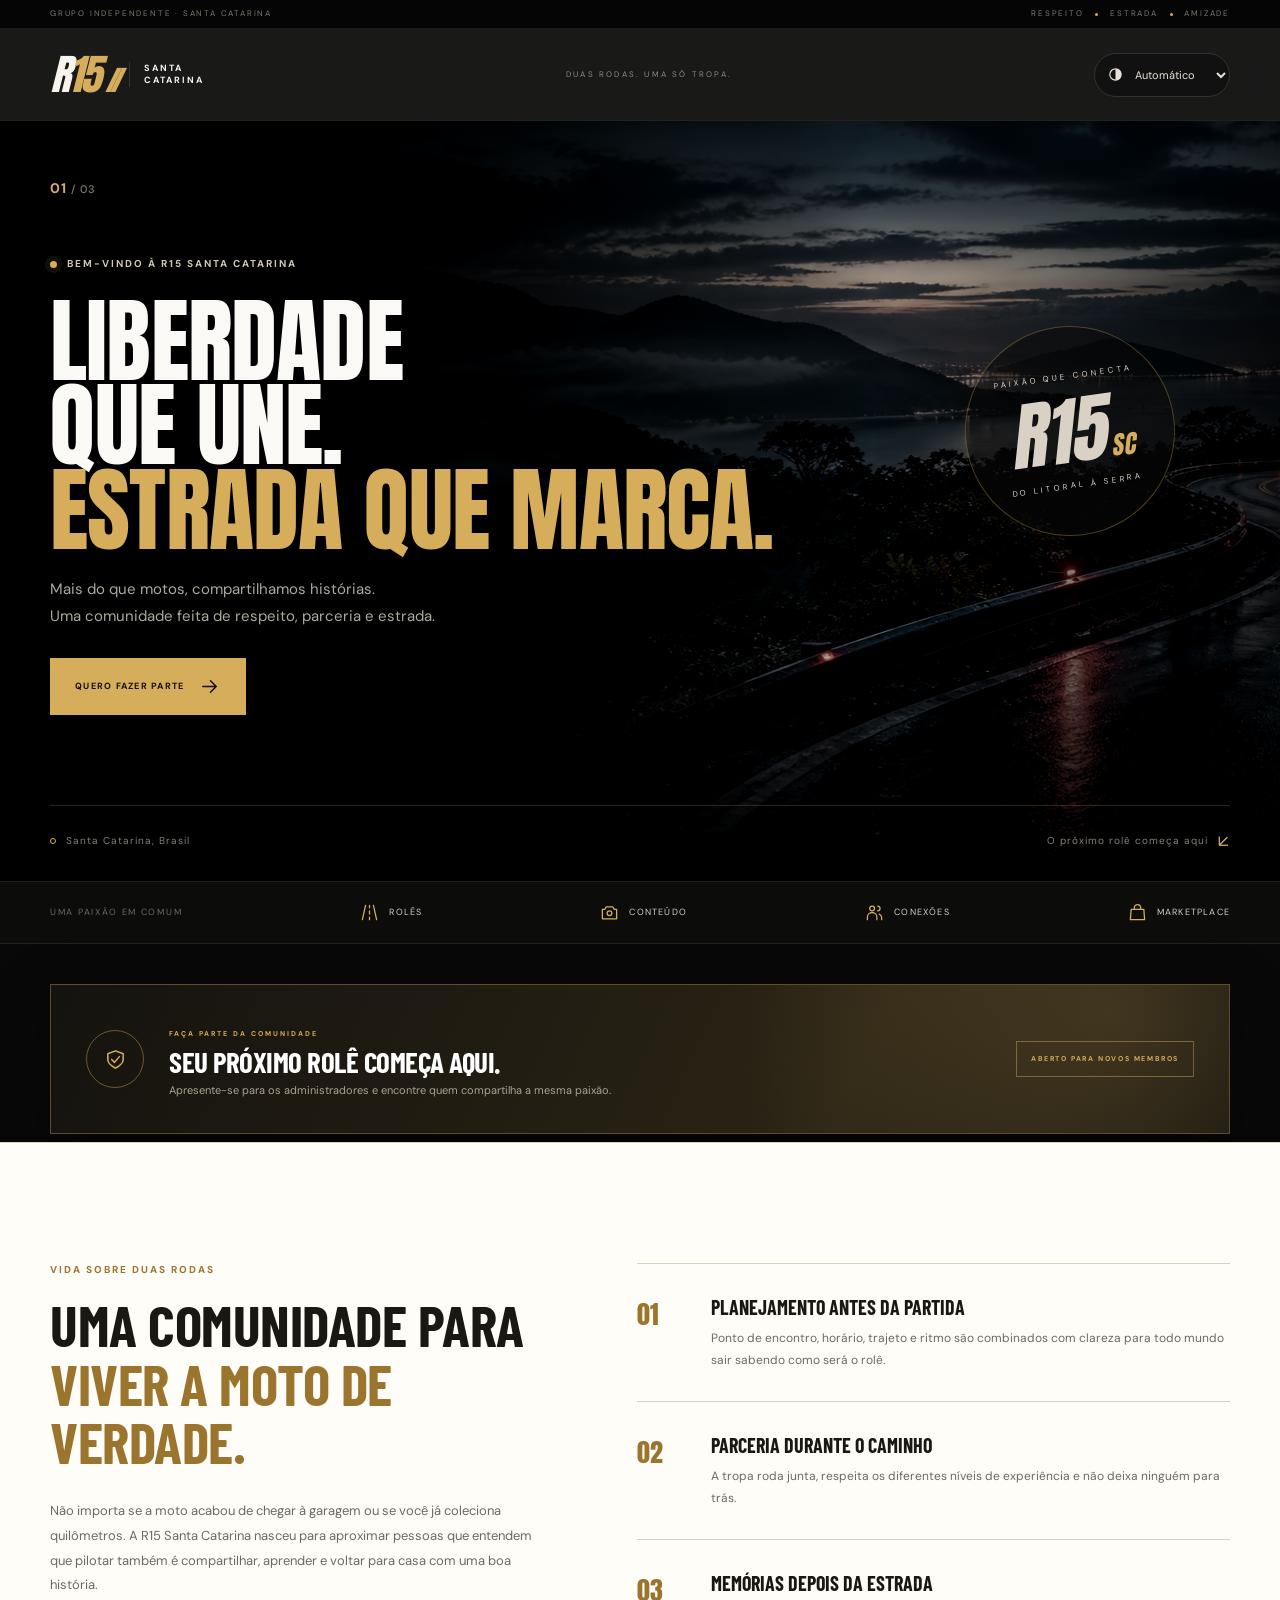
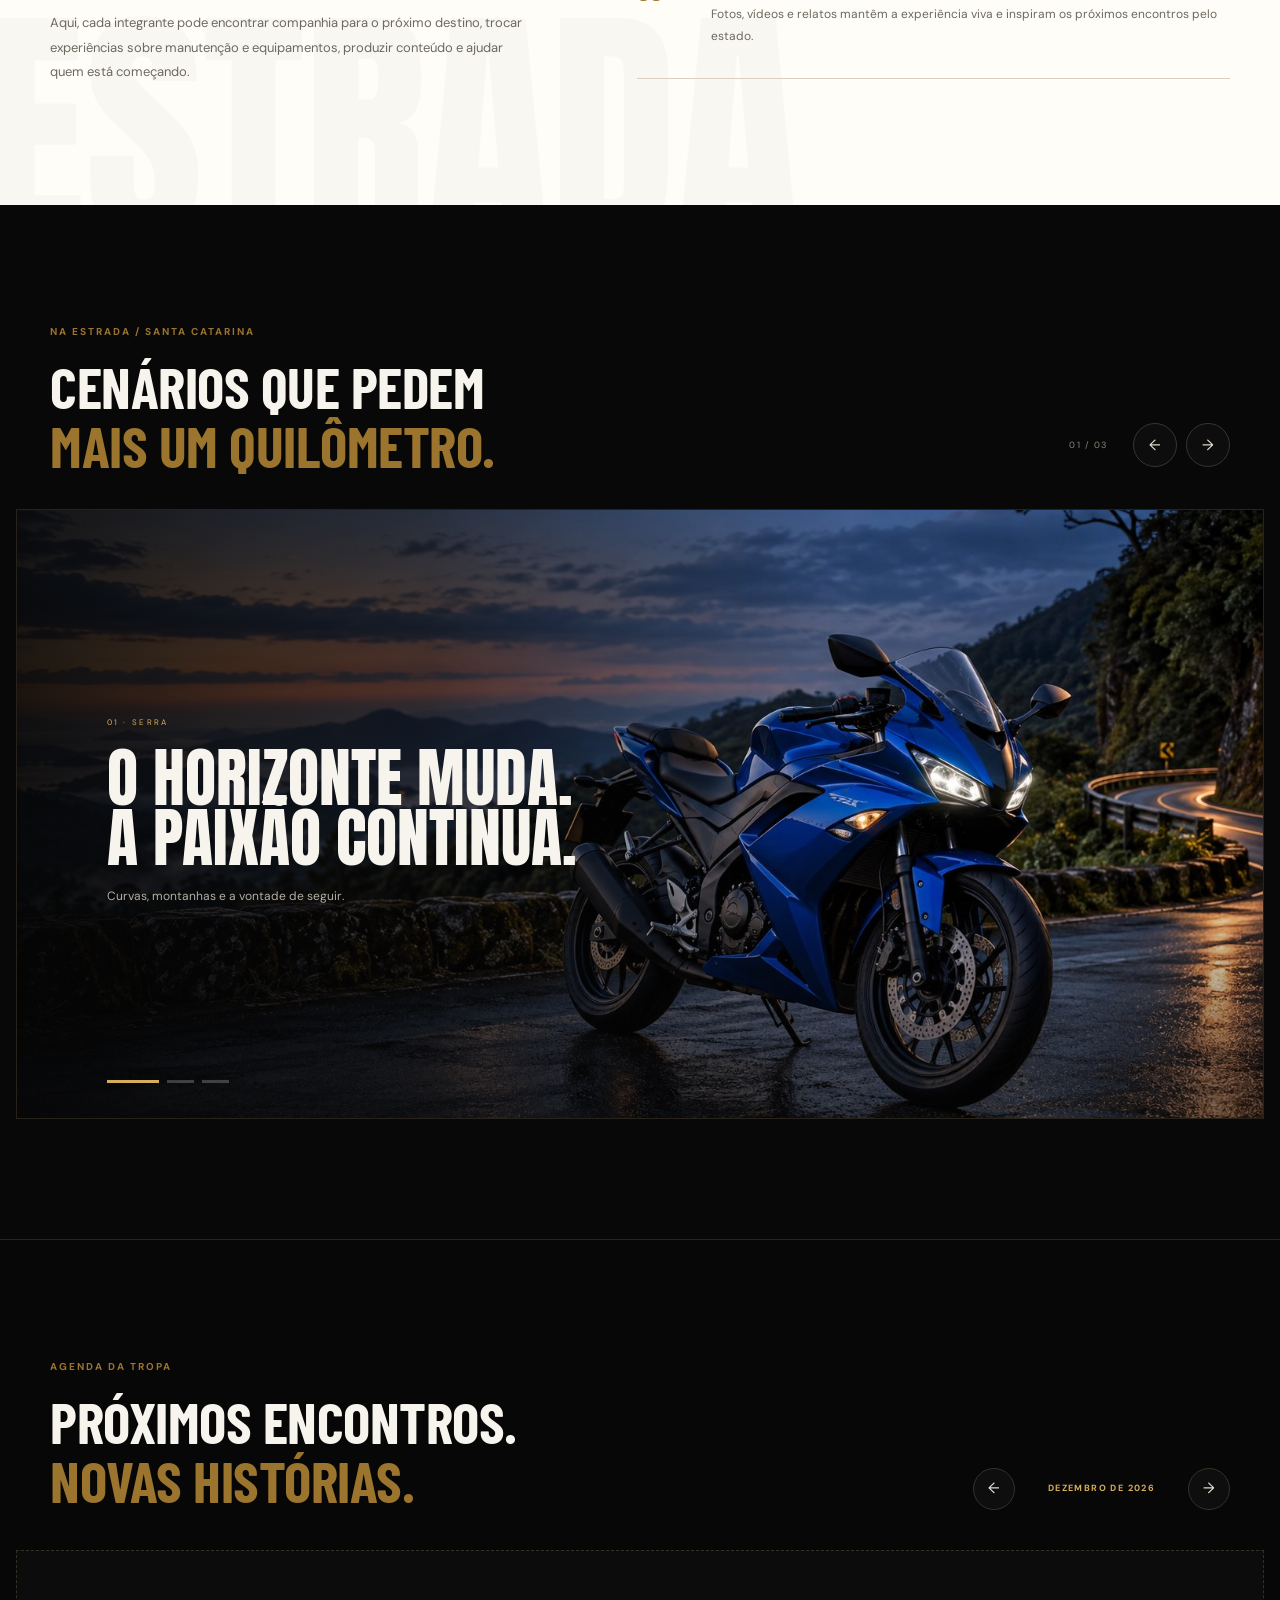
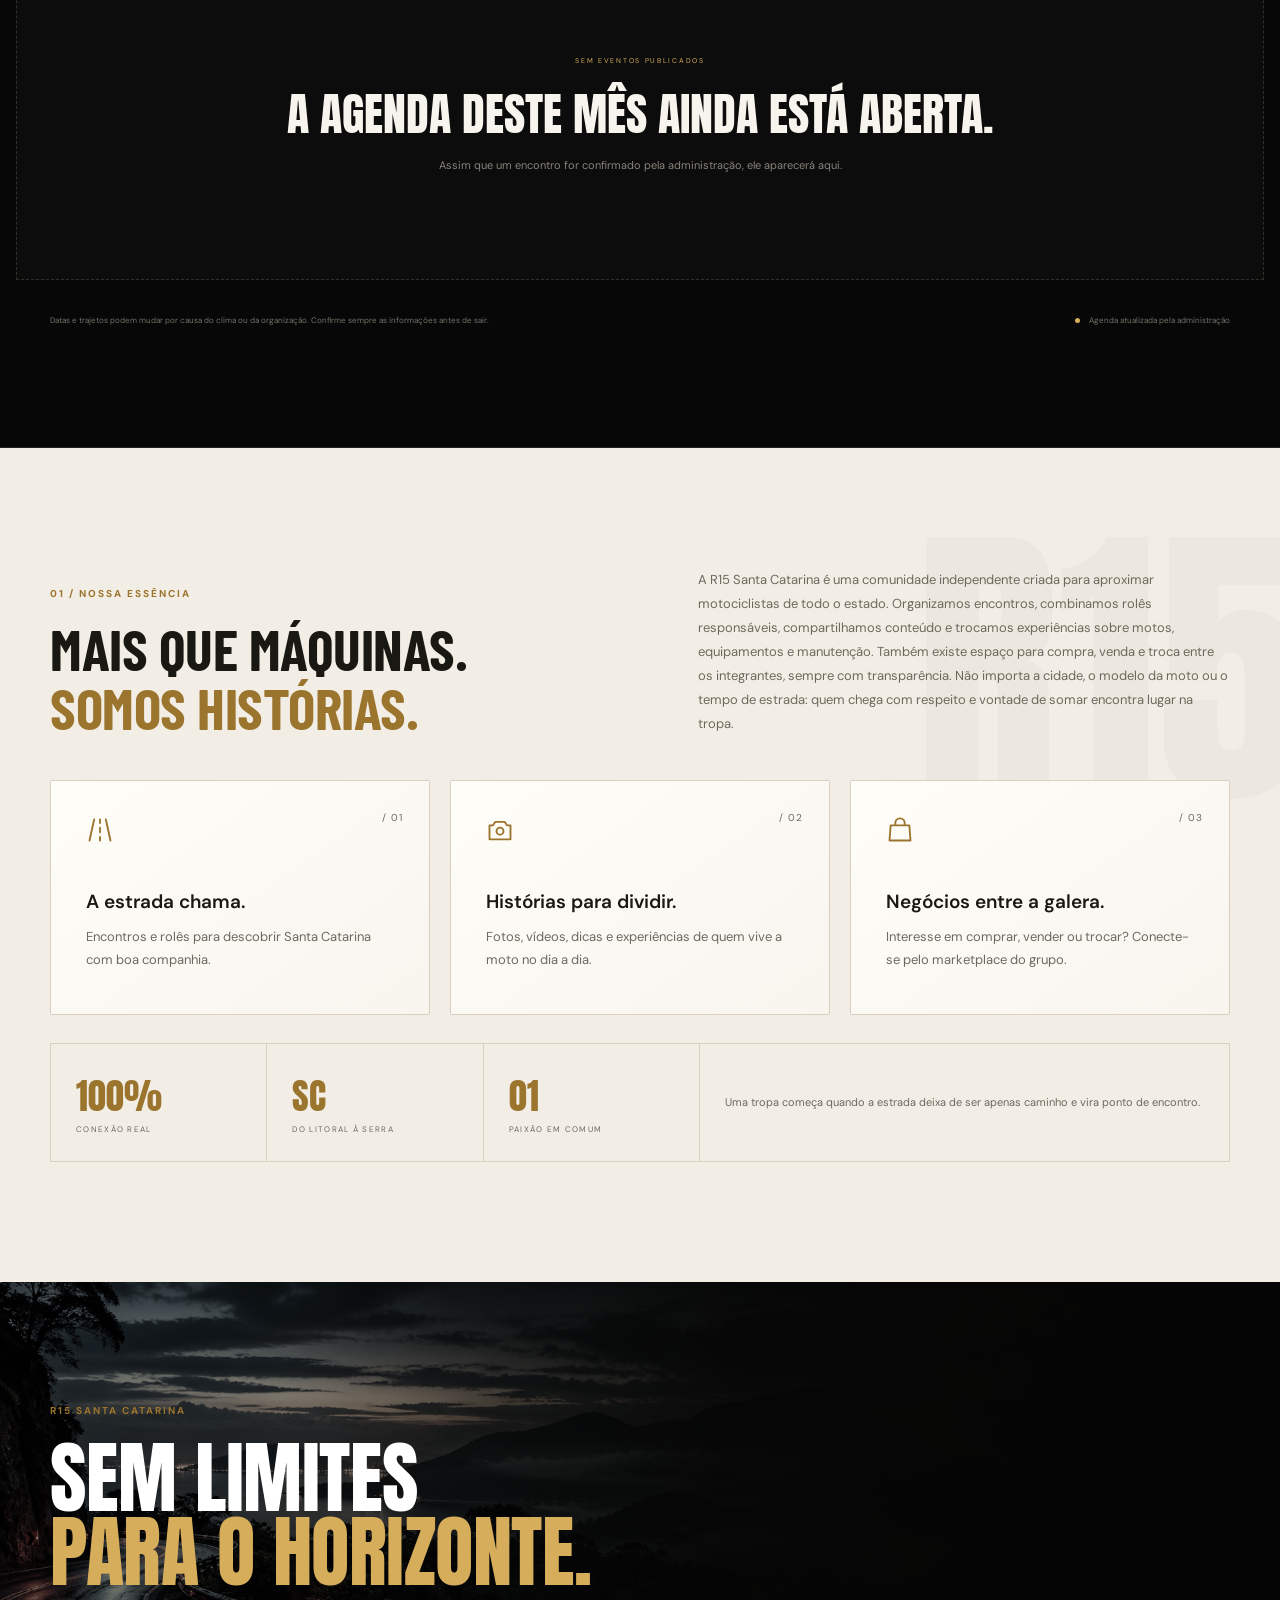
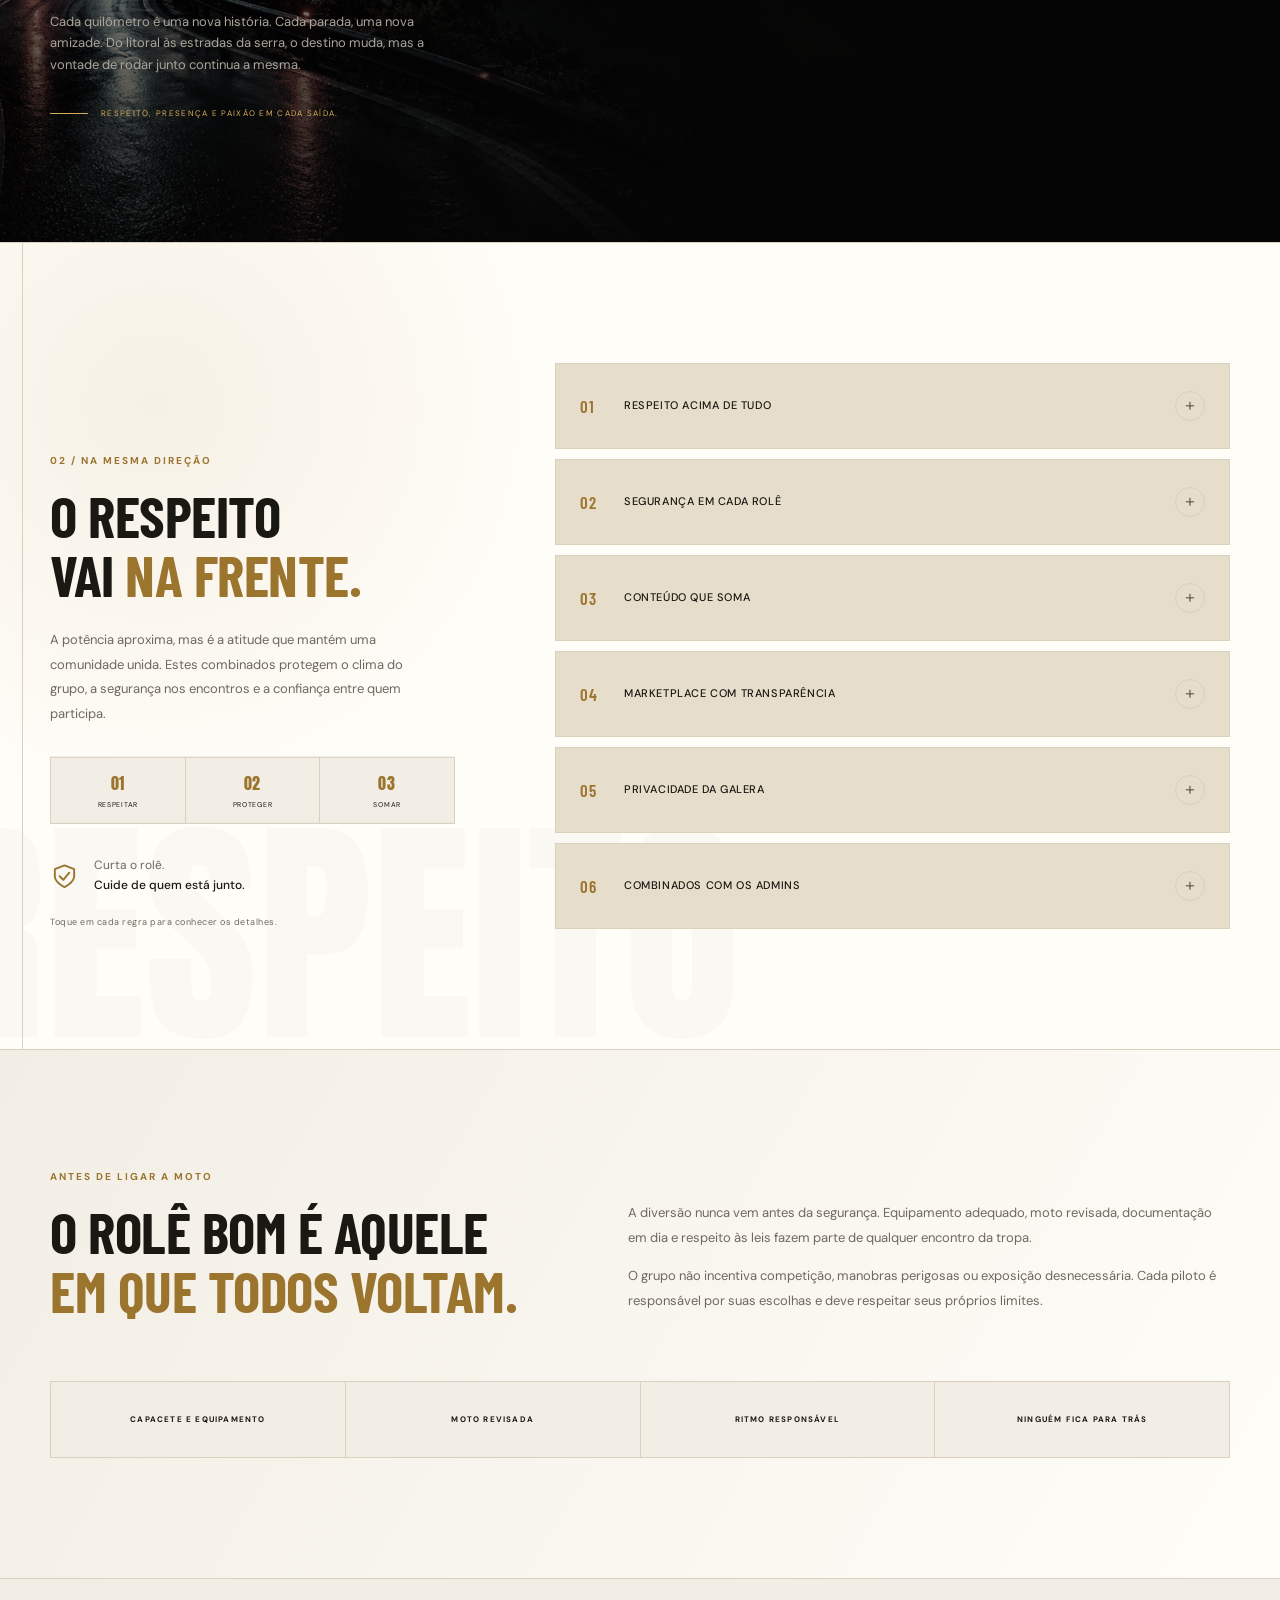
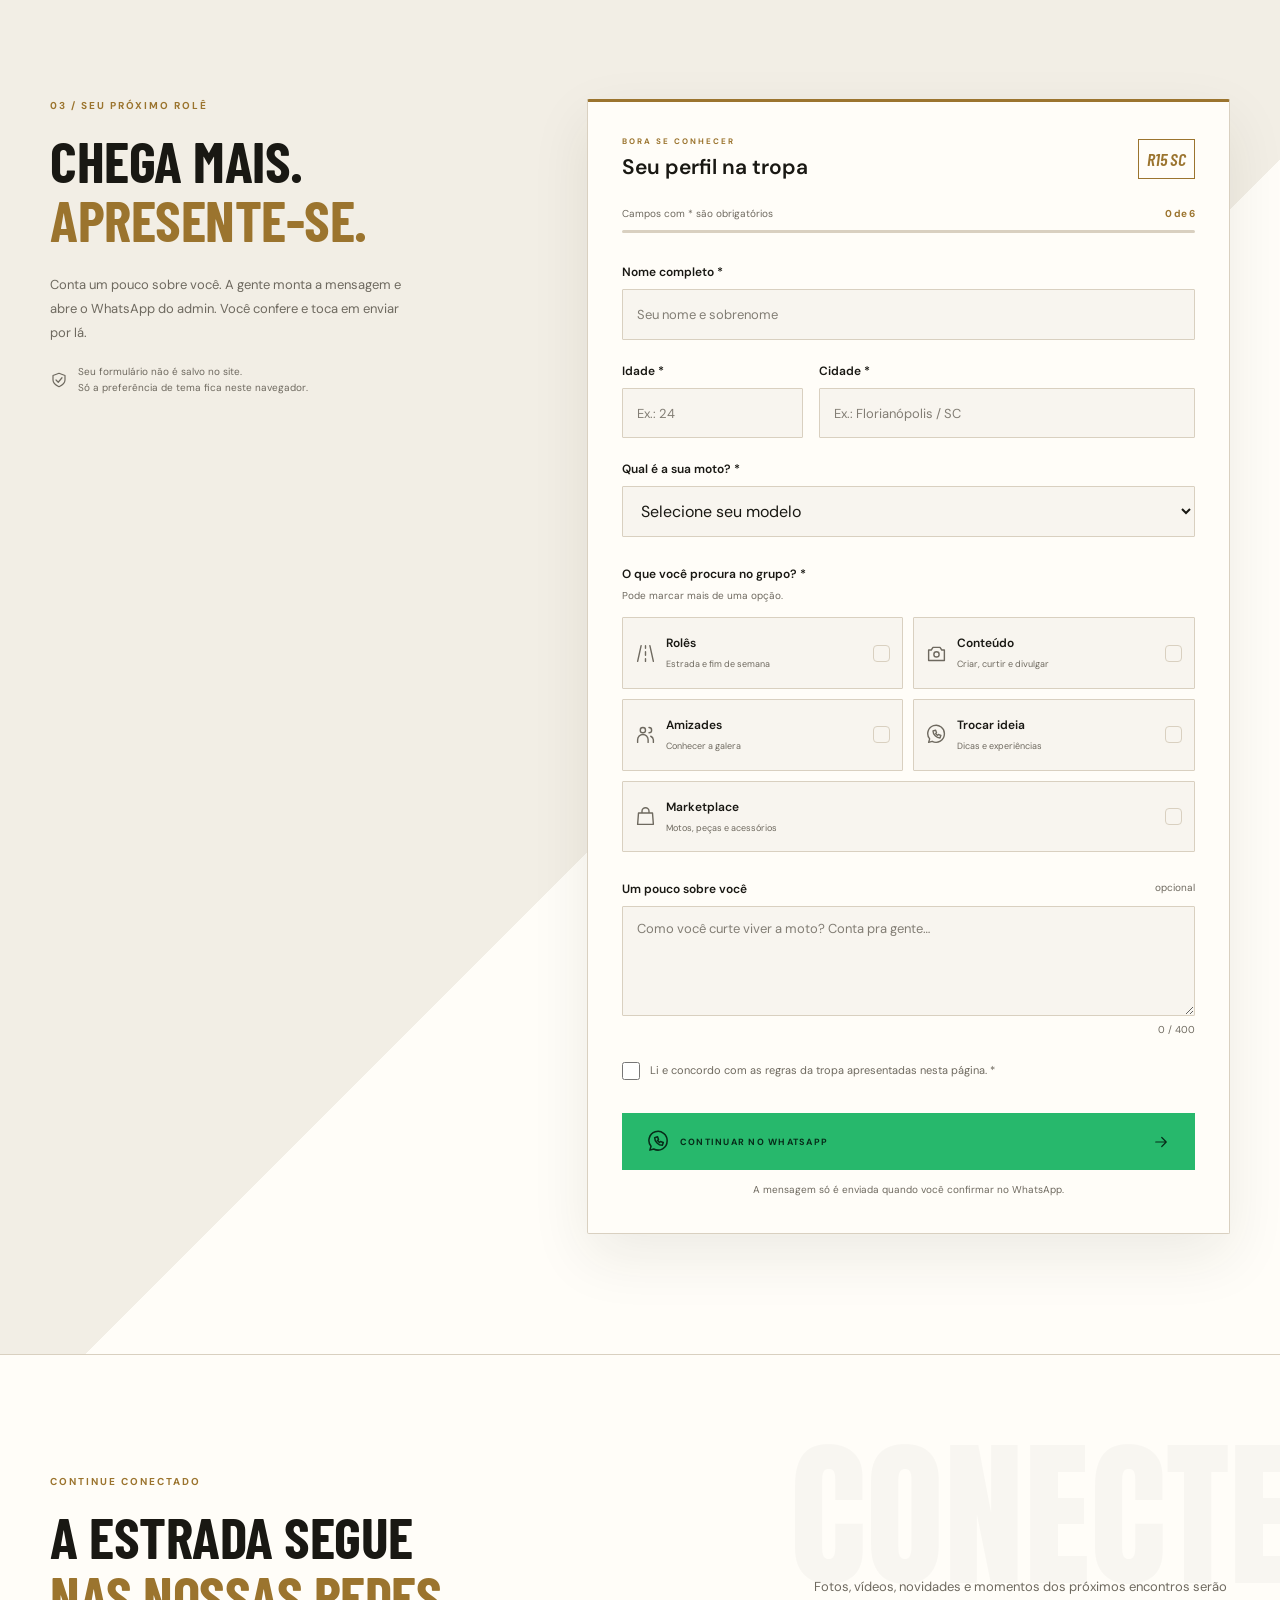
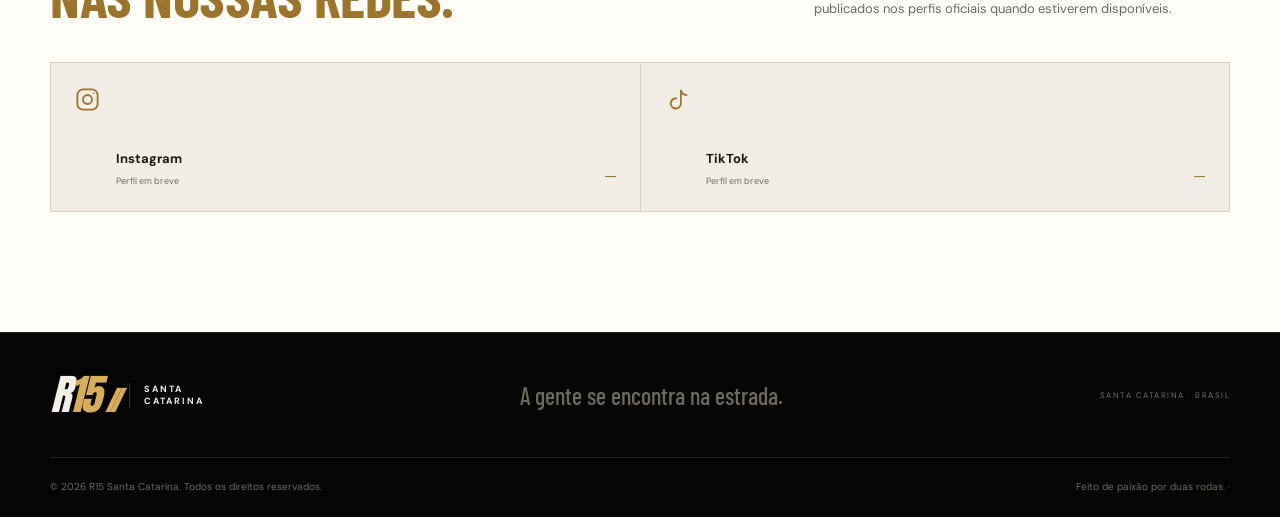
==== commit 9138e204: "Update index.html" ====
--- a/index.html
+++ b/index.html
@@ -168,6 +168,5 @@
     <section class="section social-section" id="redes" aria-labelledby="social-title"><div class="container"><div class="social-heading reveal"><p class="eyebrow">CONTINUE CONECTADO</p><h2 id="social-title">A estrada segue<br /><em>nas nossas redes.</em></h2><p>Fotos, vídeos, novidades e momentos dos próximos encontros serão publicados nos perfis oficiais quando estiverem disponíveis.</p></div><div class="social-grid social-grid-clean reveal"><span class="social-card" id="social-instagram"><svg class="icon" aria-hidden="true"><use href="#i-instagram" /></svg><span><strong>Instagram</strong><small>Perfil em breve</small></span><b>—</b></span><span class="social-card" id="social-tiktok"><svg class="icon" aria-hidden="true"><use href="#i-tiktok" /></svg><span><strong>TikTok</strong><small>Perfil em breve</small></span><b>—</b></span></div></div></section>
     <noscript><p class="container noscript-note">Ative o JavaScript para escolher o tema e montar sua apresentação para o WhatsApp.</p></noscript>
   </main>
-  <footer class="site-footer"><div class="container"><div class="footer-top"><div class="brand"><span class="brand-mark">R<span>15</span><i aria-hidden="true">//</i></span><span class="brand-location">SANTA<br />CATARINA</span></div><p>A gente se encontra na estrada.</p><span class="footer-state">SANTA CATARINA · BRASIL</span></div><div class="footer-bottom"><p>© <span id="copyright-year">2026</span> R15 Santa Catarina. Todos os direitos reservados.</p><span>Feito de paixão por duas rodas. · <a href="admin.html">Administração</a></span></div></div></footer>
-</body>
+  <footer class="site-footer"><div class="container"><div class="footer-top"><div class="brand"><span class="brand-mark">R<span>15</span><i aria-hidden="true">//</i></span><span class="brand-location">SANTA<br />CATARINA</span></div><p>A gente se encontra na estrada.</p><span class="footer-state">SANTA CATARINA · BRASIL</span></div><div class="footer-bottom"><p>© <span id="copyright-year">2026</span> R15 Santa Catarina. Todos os direitos reservados.</p><span>Feito de paixão por duas rodas. · 
 </html>
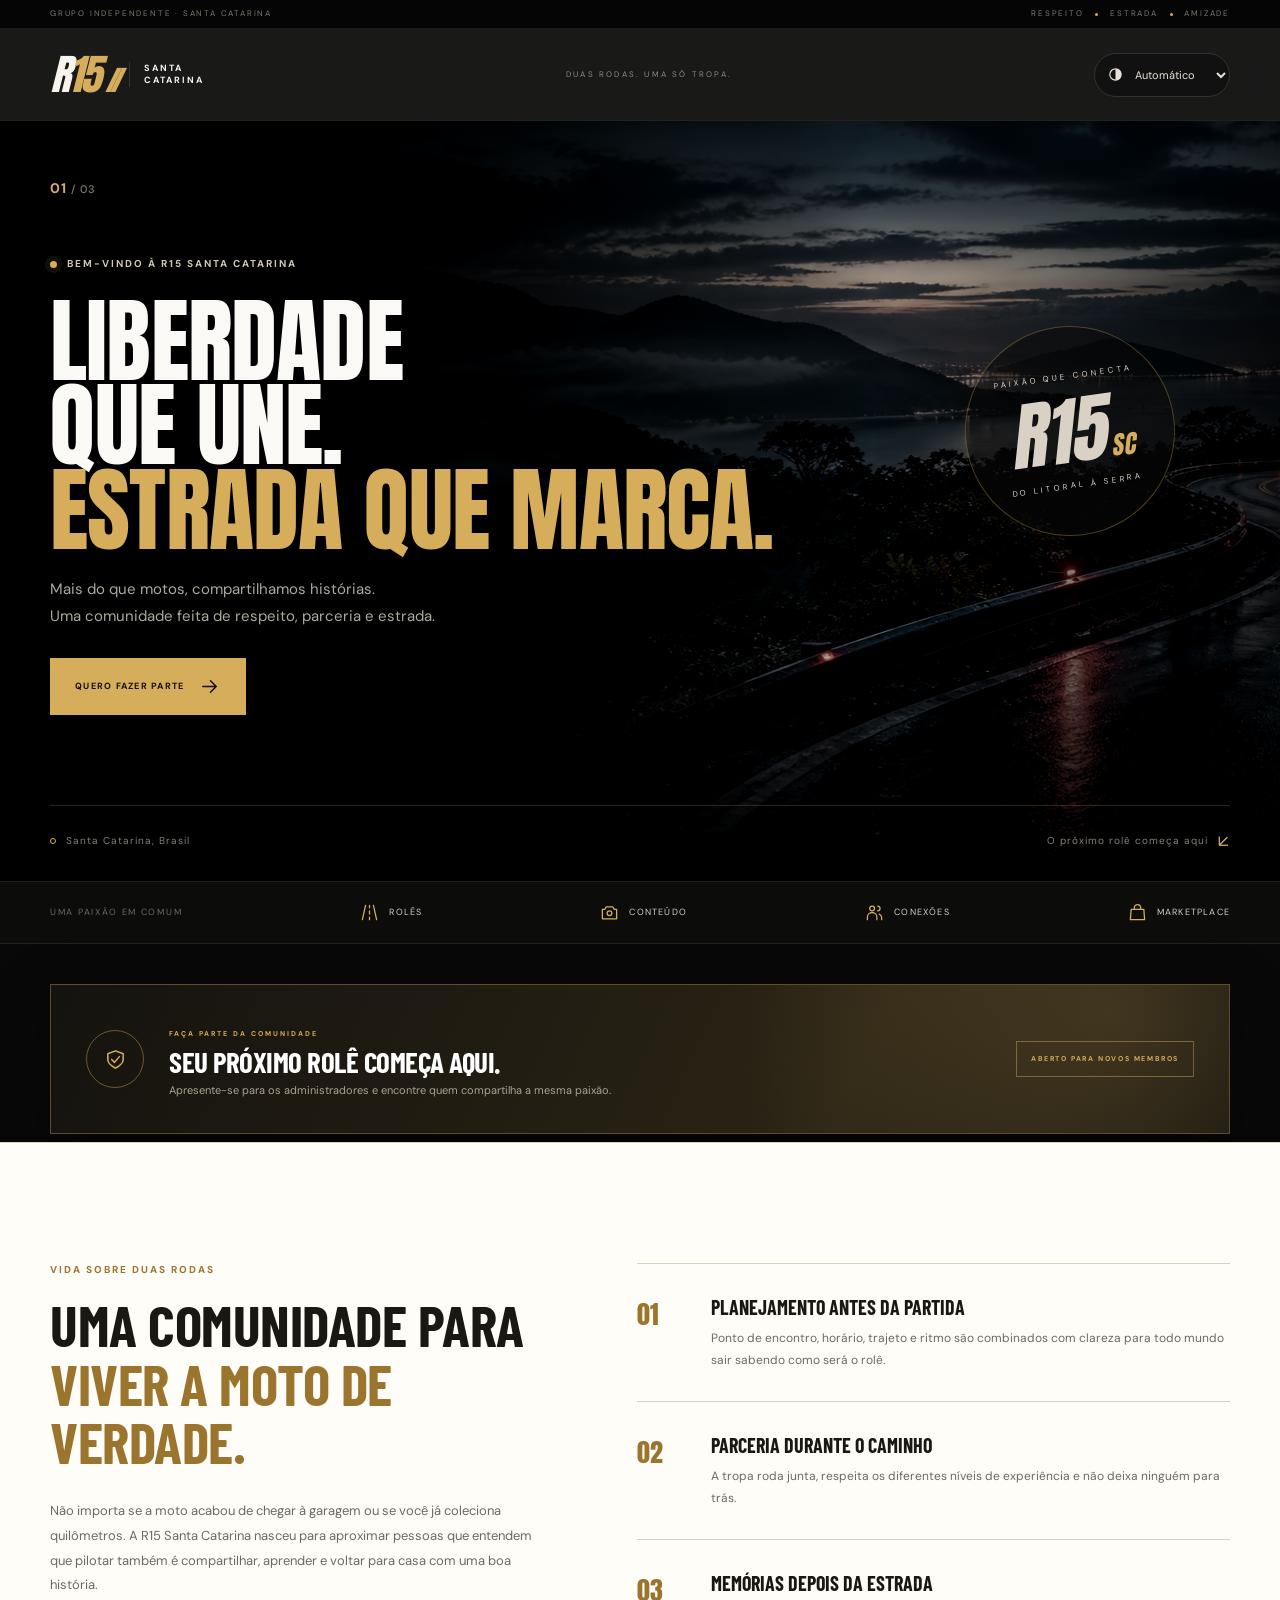
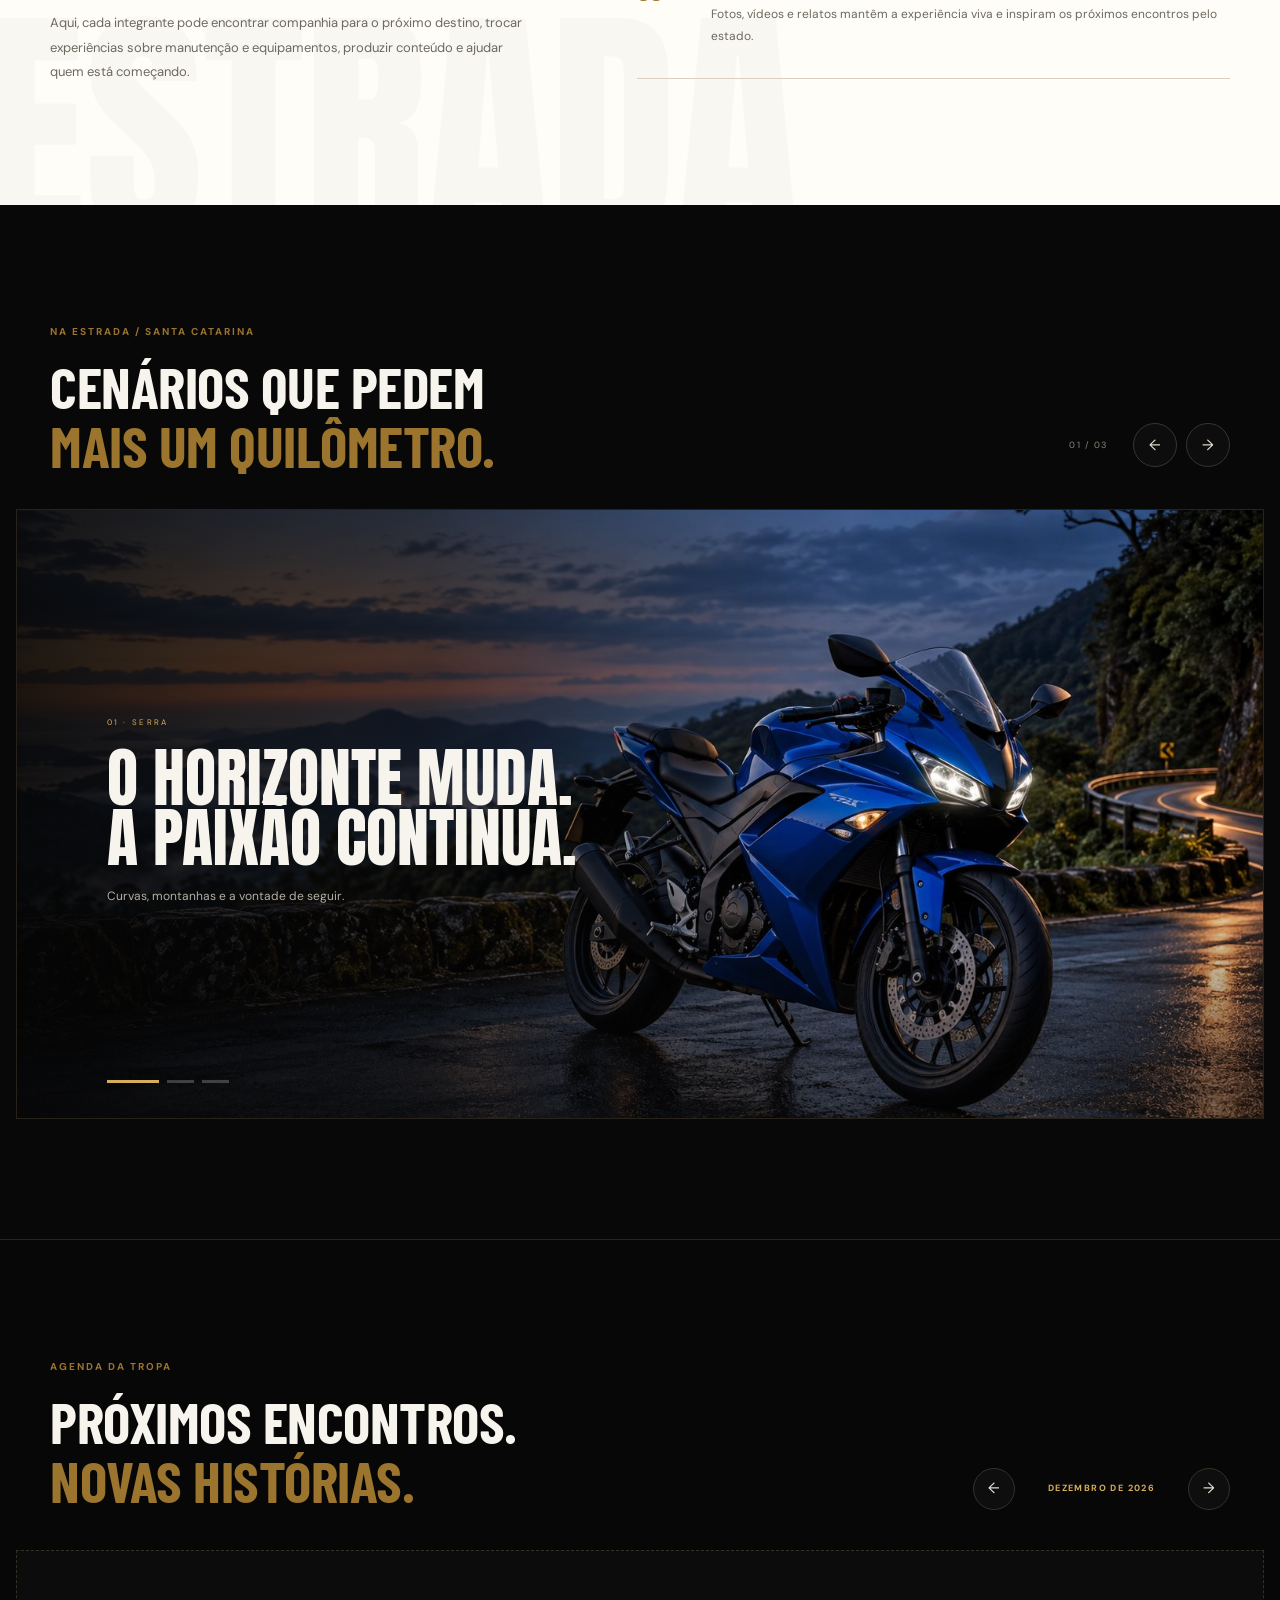
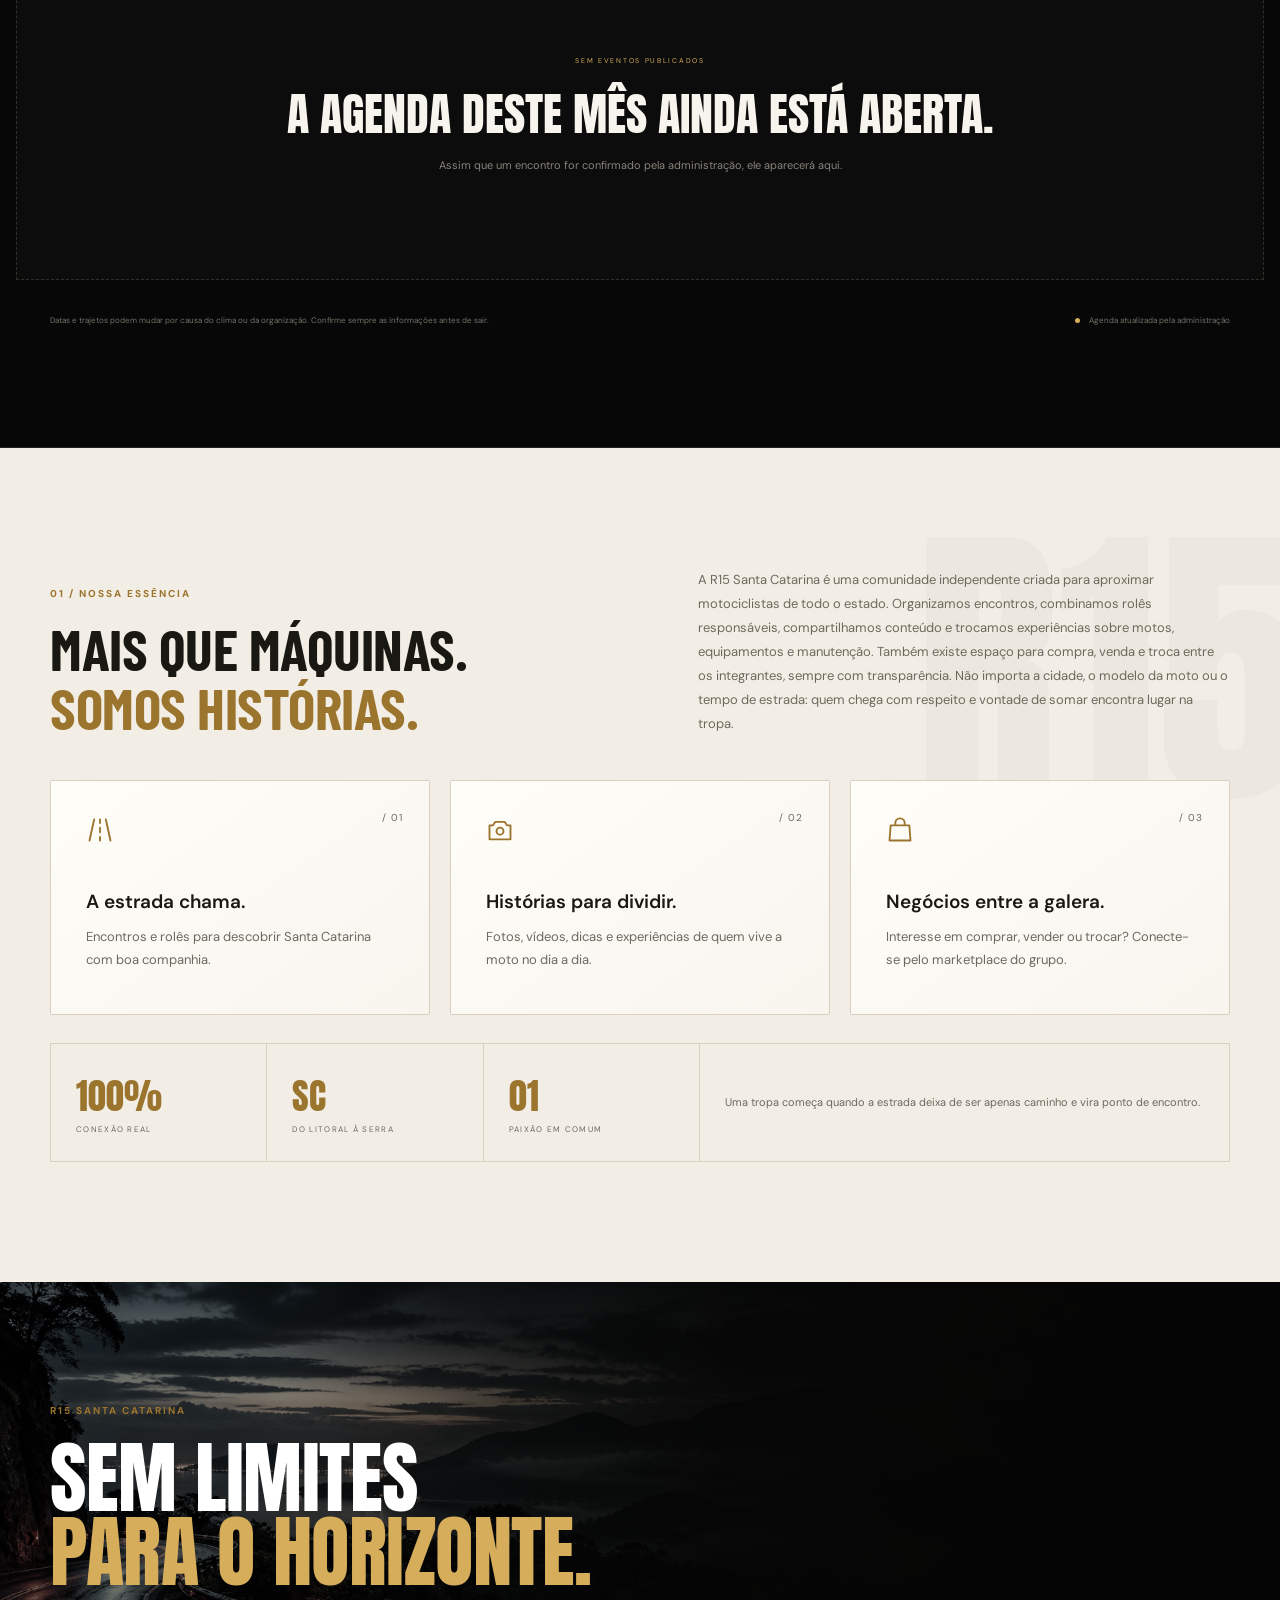
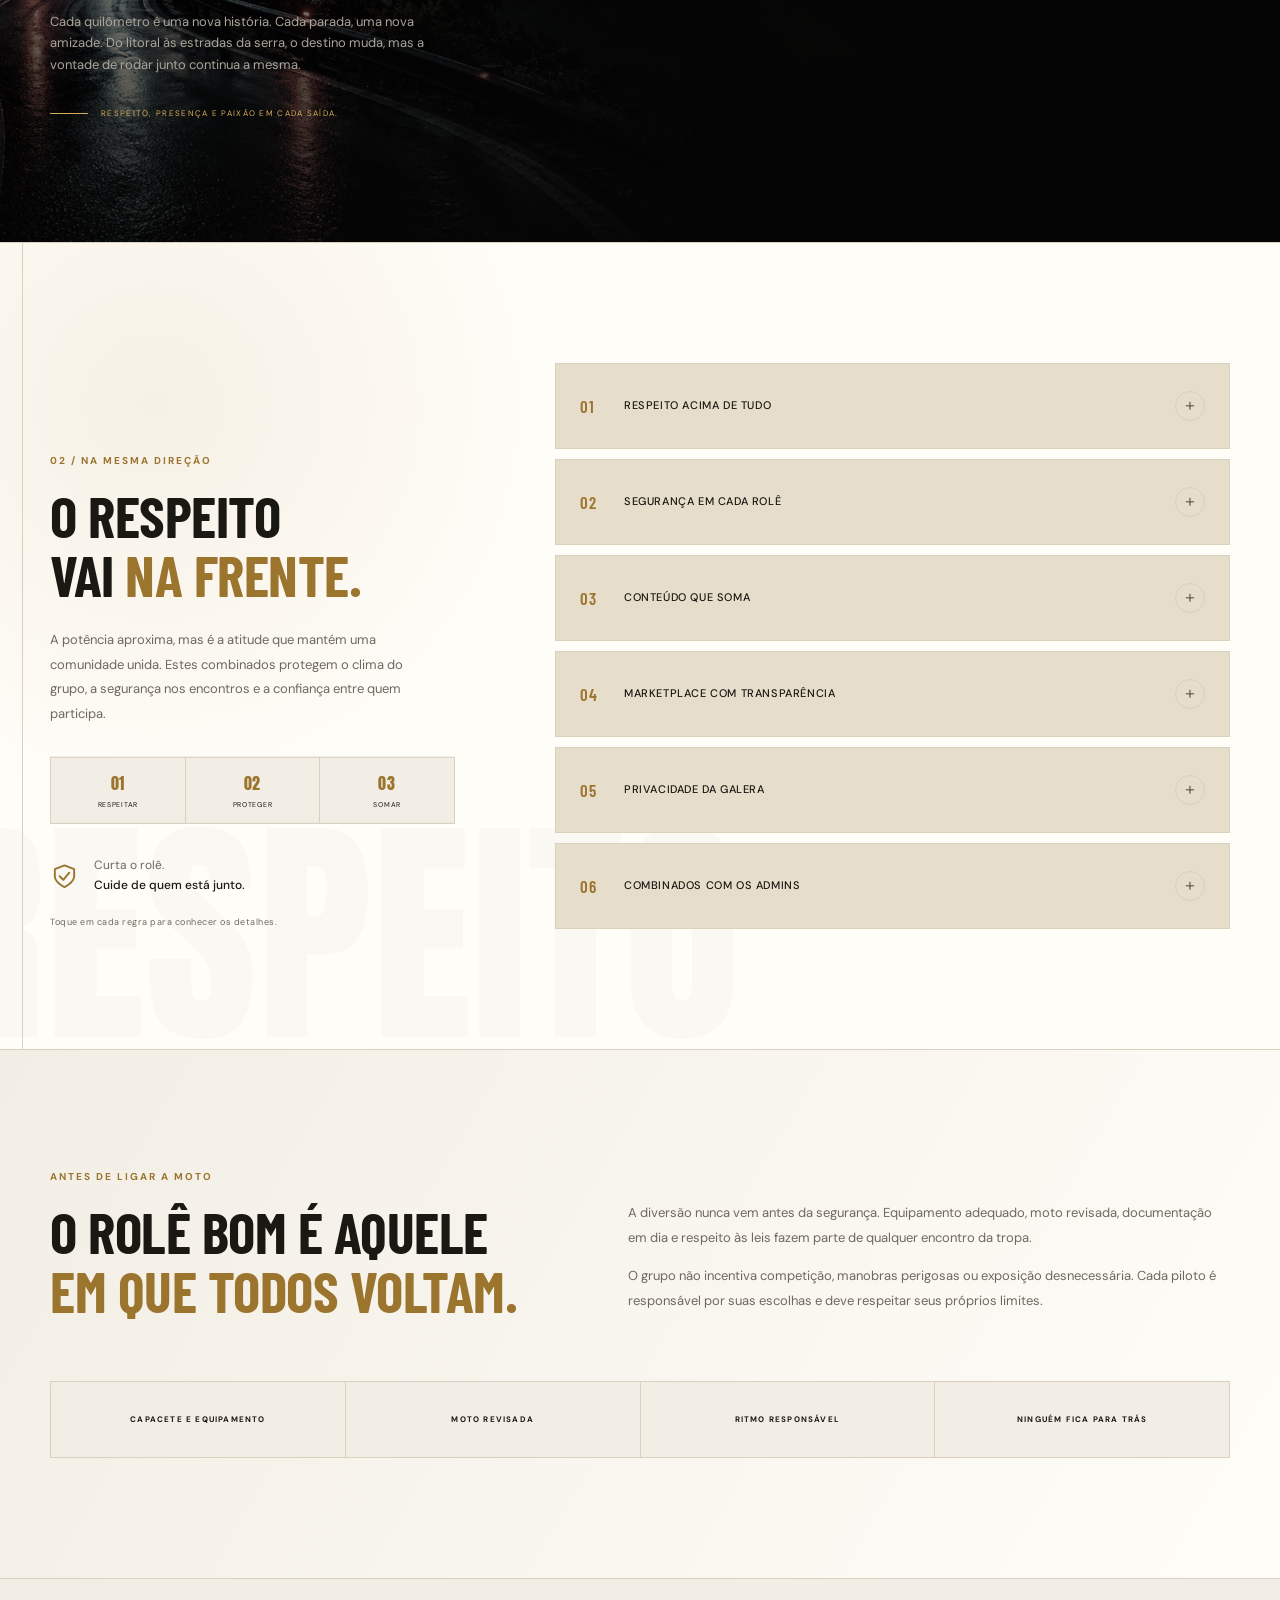
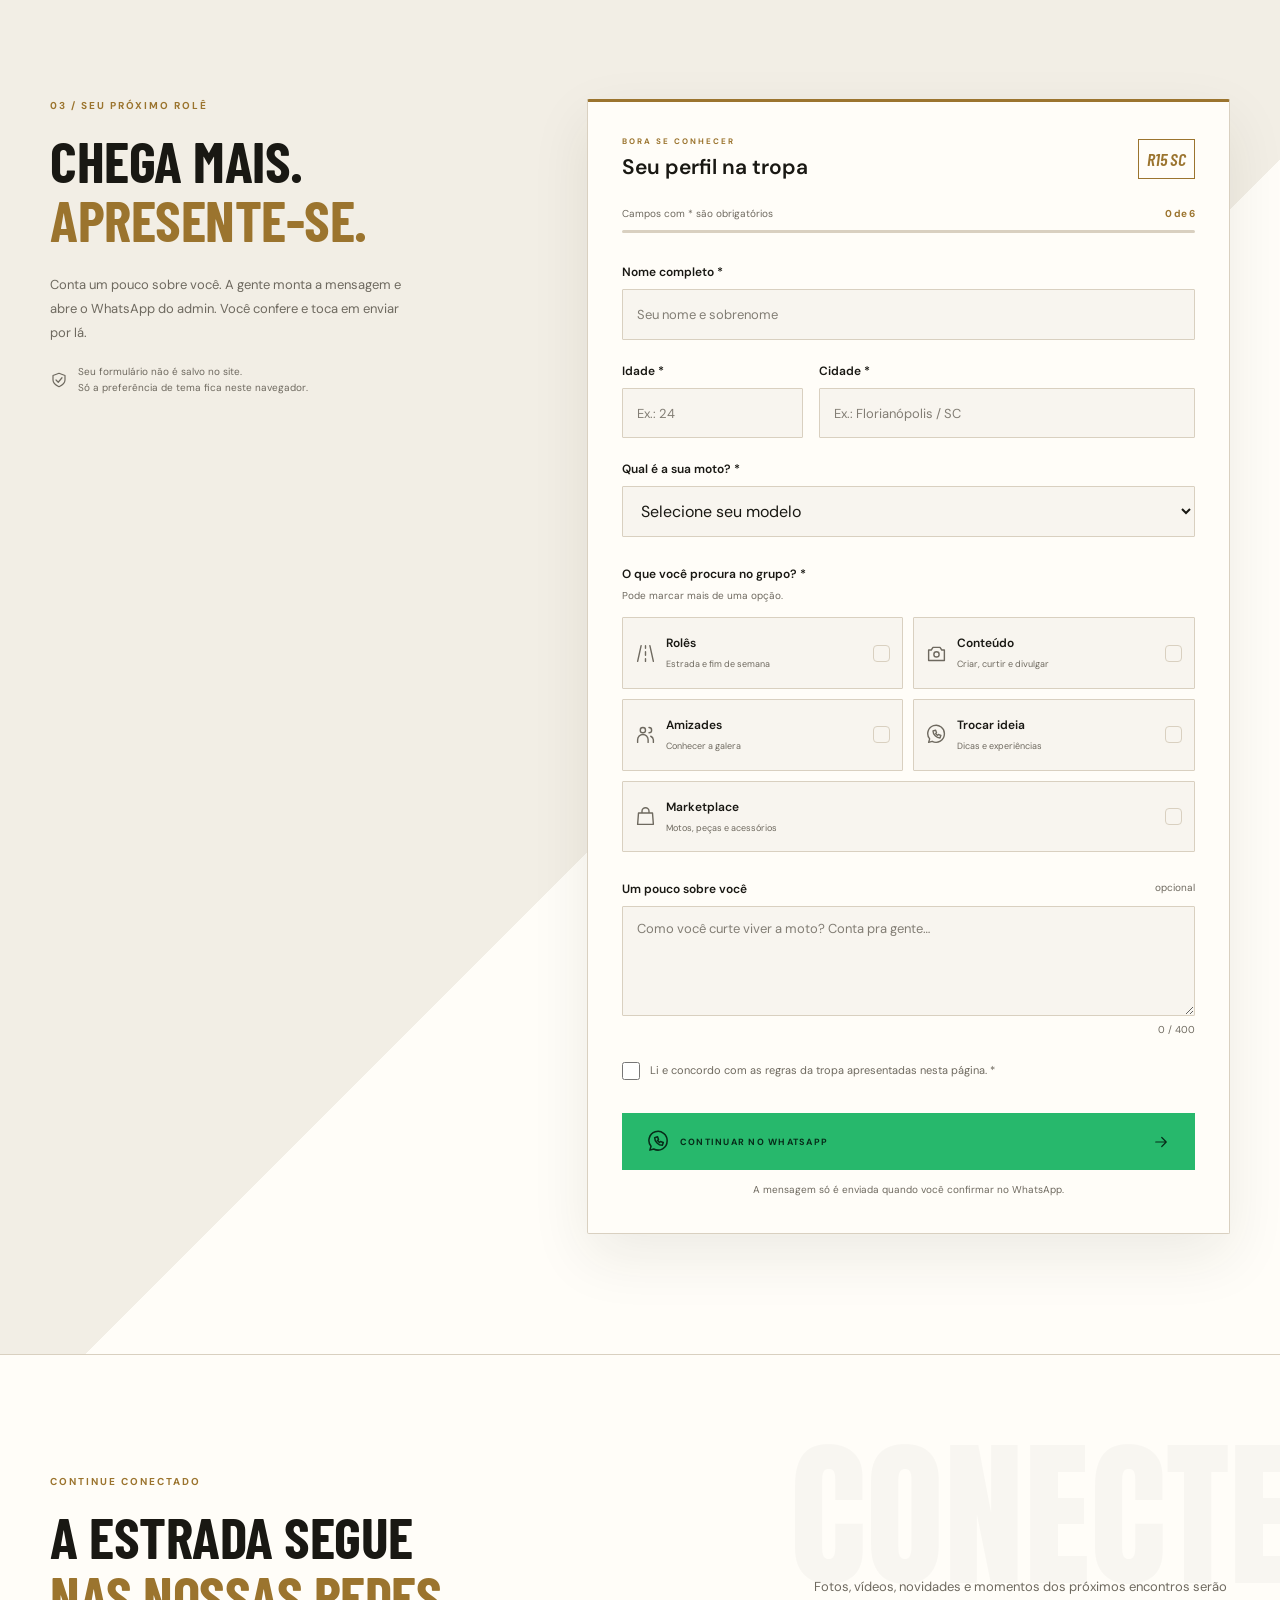
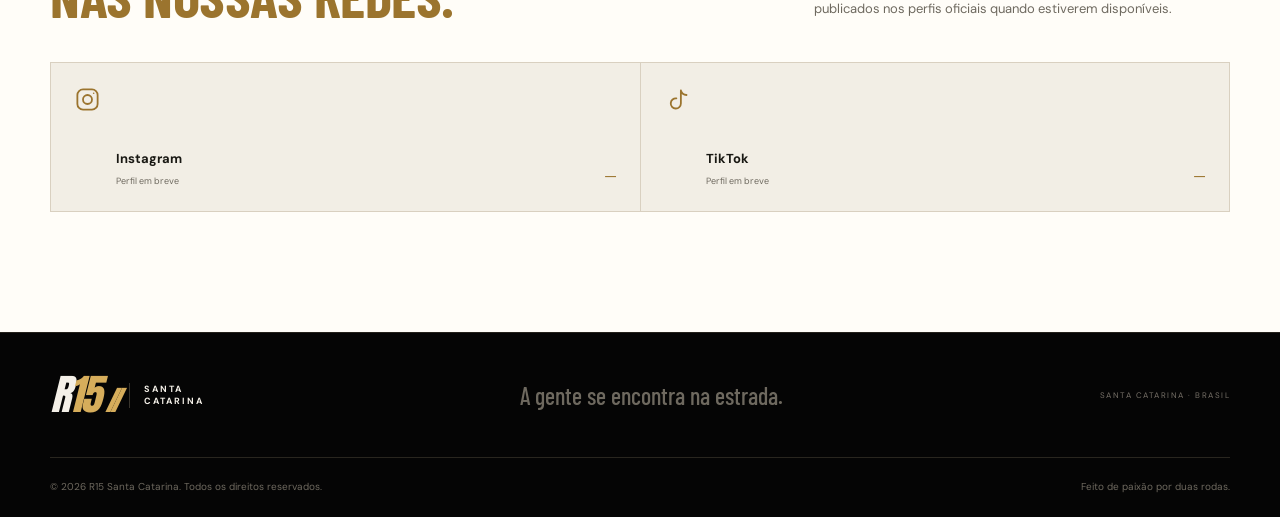
==== commit 19e1991a: "Update index.html" ====
--- a/index.html
+++ b/index.html
@@ -168,5 +168,5 @@
     <section class="section social-section" id="redes" aria-labelledby="social-title"><div class="container"><div class="social-heading reveal"><p class="eyebrow">CONTINUE CONECTADO</p><h2 id="social-title">A estrada segue<br /><em>nas nossas redes.</em></h2><p>Fotos, vídeos, novidades e momentos dos próximos encontros serão publicados nos perfis oficiais quando estiverem disponíveis.</p></div><div class="social-grid social-grid-clean reveal"><span class="social-card" id="social-instagram"><svg class="icon" aria-hidden="true"><use href="#i-instagram" /></svg><span><strong>Instagram</strong><small>Perfil em breve</small></span><b>—</b></span><span class="social-card" id="social-tiktok"><svg class="icon" aria-hidden="true"><use href="#i-tiktok" /></svg><span><strong>TikTok</strong><small>Perfil em breve</small></span><b>—</b></span></div></div></section>
     <noscript><p class="container noscript-note">Ative o JavaScript para escolher o tema e montar sua apresentação para o WhatsApp.</p></noscript>
   </main>
-  <footer class="site-footer"><div class="container"><div class="footer-top"><div class="brand"><span class="brand-mark">R<span>15</span><i aria-hidden="true">//</i></span><span class="brand-location">SANTA<br />CATARINA</span></div><p>A gente se encontra na estrada.</p><span class="footer-state">SANTA CATARINA · BRASIL</span></div><div class="footer-bottom"><p>© <span id="copyright-year">2026</span> R15 Santa Catarina. Todos os direitos reservados.</p><span>Feito de paixão por duas rodas. · 
+  <footer class="site-footer"><div class="container"><div class="footer-top"><div class="brand"><span class="brand-mark">R<span>15</span><i aria-hidden="true">//</i></span><span class="brand-location">SANTA<br />CATARINA</span></div><p>A gente se encontra na estrada.</p><span class="footer-state">SANTA CATARINA · BRASIL</span></div><div class="footer-bottom"><p>© <span id="copyright-year">2026</span> R15 Santa Catarina. Todos os direitos reservados.</p><span>Feito de paixão por duas rodas.
 </html>
